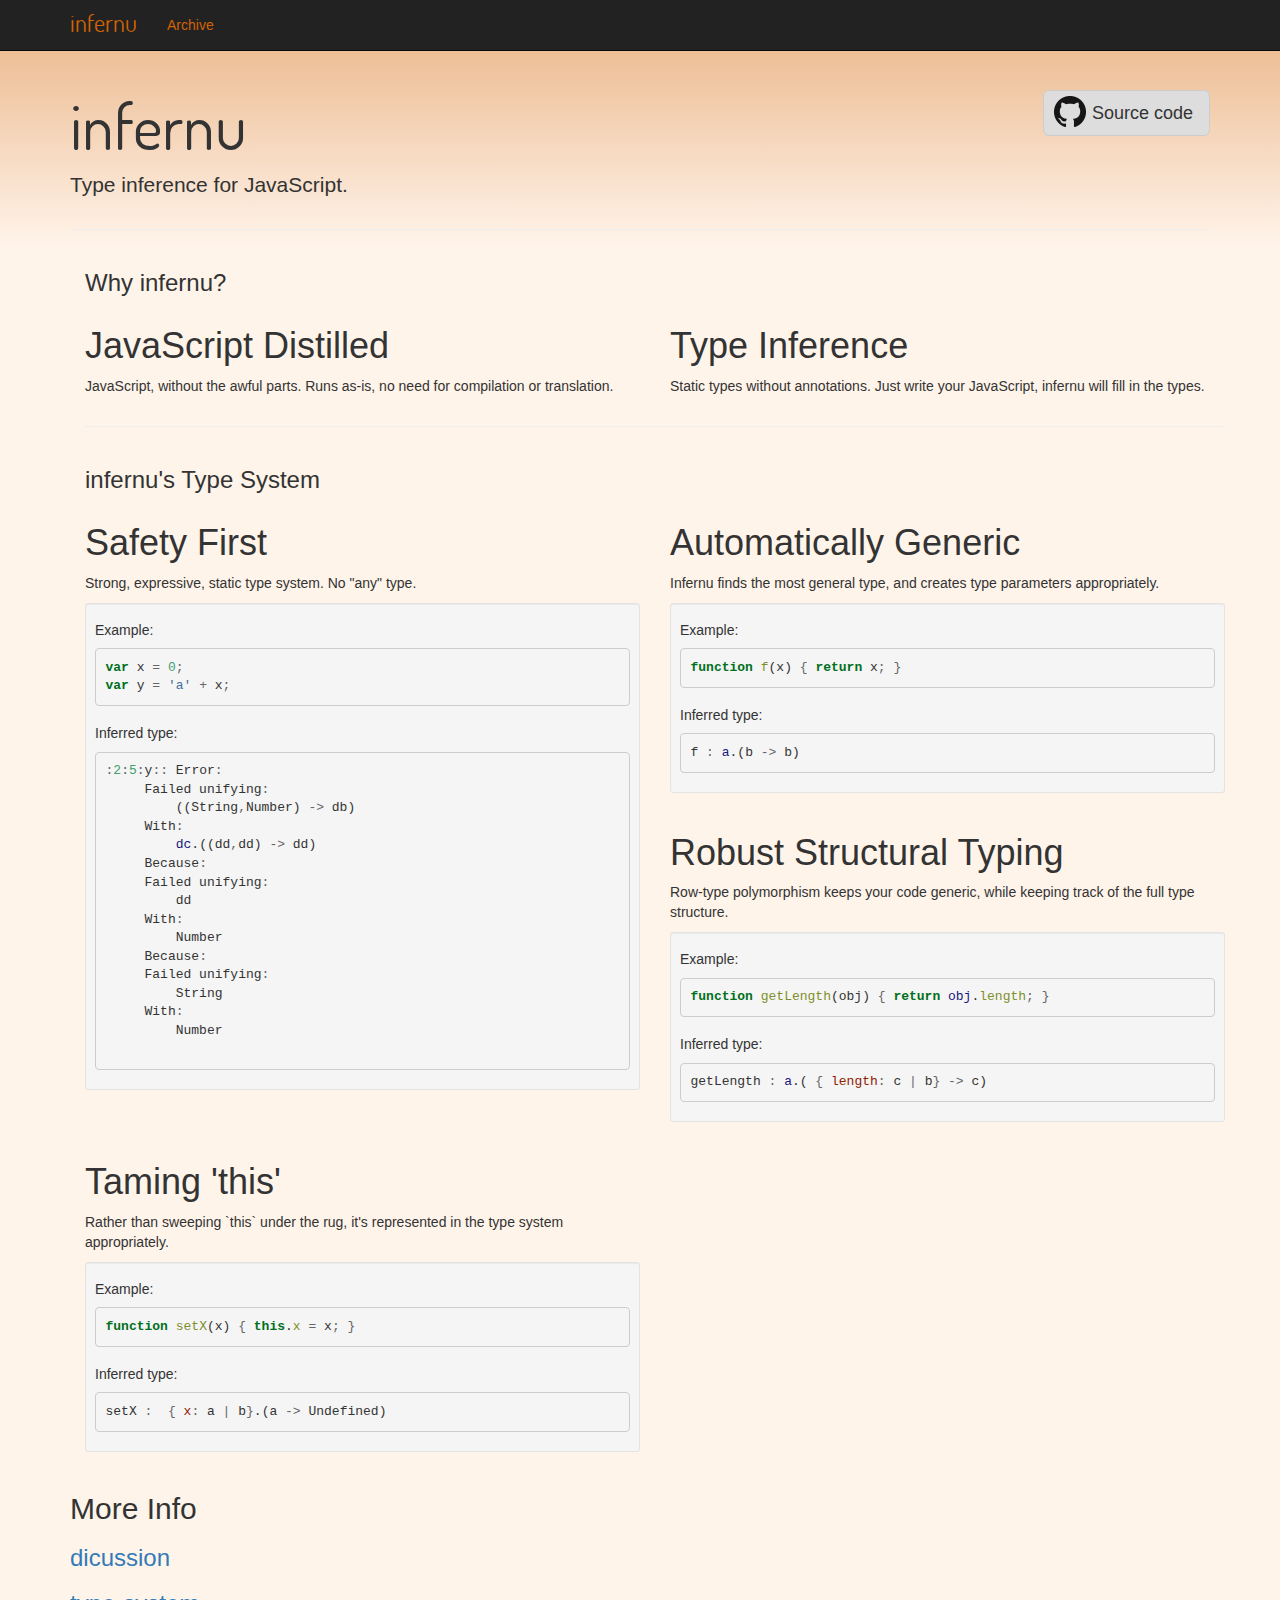
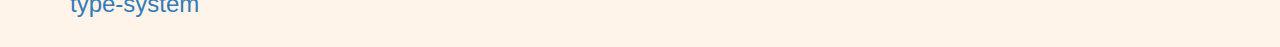
==== s/index.html @ ba4832a7 "style" ====
<!doctype html>
<html lang="en">
  <head>
    <meta charset="utf-8" />
    <meta http-equiv="Content-Type" content="text/html; charset=UTF-8" />
    <meta http-equiv="X-UA-Compatible" content="IE=edge,chrome=1" />
    <title>infernu - static type inference for JavaScript</title>
    <meta name="viewport" content="width=device-width, initial-scale=1.0" />
    <!-- <link rel="stylesheet" href="styles/main.less.css"/> -->
    <link href="./css/fonts/dosis.css" rel="stylesheet" type="text/css" />
    <link href="./css/style.css" rel="stylesheet" type="text/css" />
    <!-- Latest compiled and minified CSS -->
    <link rel="stylesheet" href="./css/main.css" />
  </head>
  <body>


    <nav class="navbar navbar-default navbar-fixed-top navbar-inverse">
      <div class="container">
        <!-- Brand and toggle get grouped for better mobile display -->
        <div class="navbar-header">
          <button type="button" class="navbar-toggle collapsed" data-toggle="collapse" data-target="#bs-example-navbar-collapse-1">
            <span class="sr-only">Toggle navigation</span>
            <span class="icon-bar"></span>
            <span class="icon-bar"></span>
            <span class="icon-bar"></span>
          </button>
          <a class="navbar-brand" href="./">infernu</a>
        </div>

        <!-- Collect the nav links, forms, and other content for toggling -->
        <div class="collapse navbar-collapse">
          <ul class="nav navbar-nav">
            <li><a href="./archive.html">Archive</a></li>
          </ul>
        </div><!-- /.navbar-collapse -->
      </div><!-- /.container-fluid -->
    </nav>


    <div class="container" id="content">
      <!-- <h1>infernu</h1> -->

      <div class="page-header">
  <a class="pull-right btn-github btn btn-lg btn-default" href="http://github.com/sinelaw/infernu">Source code</a>
  <h1 class="huge">infernu</h1>

  <p class="lead">Type inference for JavaScript.</p>
</div>

<div class="container">
  <div class="row">
    <div class="col-sm-12">
      <h3>Why infernu?</h3>
    </div>
  </div>
  <div class="row features">
    <div class="col-sm-6"><h1>JavaScript Distilled</h1><p>JavaScript, without the awful parts. Runs as-is, no need for compilation or translation.</p></div><div class="col-sm-6"><h1>Type Inference</h1><p>Static types without annotations. Just write your JavaScript, infernu will fill in the types.</p></div>
  </div>
  <hr />
  <div class="row">
    <div class="col-sm-12">
      <h3>infernu's Type System</h3>
    </div>
  </div>
  <div class="row features">
    <div class="col-sm-6"><h1>Safety First</h1><p>Strong, expressive, static type system. No &quot;any&quot; type.</p><div class="well well-sm"><h5>Example:</h5><div class="sourceCode"><pre class="sourceCode javascript"><code class="sourceCode javascript"><span class="kw">var</span> x <span class="op">=</span> <span class="dv">0</span><span class="op">;</span>
<span class="kw">var</span> y <span class="op">=</span> <span class="st">'a'</span> <span class="op">+</span> x<span class="op">;</span></code></pre></div><h5>Inferred type:</h5><div class="sourceCode"><pre class="sourceCode javascript"><code class="sourceCode javascript"><span class="op">:</span><span class="dv">2</span><span class="op">:</span><span class="dv">5</span><span class="op">:</span>y<span class="op">::</span> Error<span class="op">:</span> 
     Failed unifying<span class="op">:</span>
         ((String<span class="op">,</span>Number) <span class="op">-&gt;</span> db)
     With<span class="op">:</span>
         <span class="va">dc</span>.((dd<span class="op">,</span>dd) <span class="op">-&gt;</span> dd)
     Because<span class="op">:</span>
     Failed unifying<span class="op">:</span>
         dd
     With<span class="op">:</span>
         Number
     Because<span class="op">:</span>
     Failed unifying<span class="op">:</span>
         String
     With<span class="op">:</span>
         Number
     </code></pre></div></div></div><div class="col-sm-6"><h1>Automatically Generic</h1><p>Infernu finds the most general type, and creates type parameters appropriately.</p><div class="well well-sm"><h5>Example:</h5><div class="sourceCode"><pre class="sourceCode javascript"><code class="sourceCode javascript"><span class="kw">function</span> <span class="at">f</span>(x) <span class="op">{</span> <span class="cf">return</span> x<span class="op">;</span> <span class="op">}</span></code></pre></div><h5>Inferred type:</h5><div class="sourceCode"><pre class="sourceCode javascript"><code class="sourceCode javascript">f <span class="op">:</span> <span class="va">a</span>.(b <span class="op">-&gt;</span> b)</code></pre></div></div></div><div class="col-sm-6"><h1>Robust Structural Typing</h1><p>Row-type polymorphism keeps your code generic, while keeping track of the full type structure.</p><div class="well well-sm"><h5>Example:</h5><div class="sourceCode"><pre class="sourceCode javascript"><code class="sourceCode javascript"><span class="kw">function</span> <span class="at">getLength</span>(obj) <span class="op">{</span> <span class="cf">return</span> <span class="va">obj</span>.<span class="at">length</span><span class="op">;</span> <span class="op">}</span></code></pre></div><h5>Inferred type:</h5><div class="sourceCode"><pre class="sourceCode javascript"><code class="sourceCode javascript">getLength <span class="op">:</span> <span class="va">a</span>.( <span class="op">{</span> <span class="dt">length</span><span class="op">:</span> c <span class="op">|</span> b<span class="op">}</span> <span class="op">-&gt;</span> c)</code></pre></div></div></div><div class="col-sm-6"><h1>Taming 'this'</h1><p>Rather than sweeping `this` under the rug, it's represented in the type system appropriately.</p><div class="well well-sm"><h5>Example:</h5><div class="sourceCode"><pre class="sourceCode javascript"><code class="sourceCode javascript"><span class="kw">function</span> <span class="at">setX</span>(x) <span class="op">{</span> <span class="kw">this</span>.<span class="at">x</span> <span class="op">=</span> x<span class="op">;</span> <span class="op">}</span></code></pre></div><h5>Inferred type:</h5><div class="sourceCode"><pre class="sourceCode javascript"><code class="sourceCode javascript">setX <span class="op">:</span>  <span class="op">{</span> <span class="dt">x</span><span class="op">:</span> a <span class="op">|</span> b<span class="op">}</span>.(a <span class="op">-&gt;</span> Undefined)</code></pre></div></div></div>
  </div>
</div>

<h2>More Info</h2>
    
    <h3><a href="./posts/dicussion.html">dicussion</a></h3>
    
    <h3><a href="./posts/type-system.html">type-system</a></h3>
    



    </div>

    <script src="bower_components/jquery/dist/jquery.min.js"></script>
    <script src="bower_components/bootstrap/dist/js/bootstrap.min.js"></script>
    <!-- <script src="node_modules/highlight.js/lib/highlight.js"/> -->
    <!-- <script>hljs.initHighlightingOnLoad();</script> -->
  </body>
</html>
---- s/css/fonts/dosis.css ----
@font-face {
  font-family: 'Dosis';
  font-style: normal;
  font-weight: 400;
  src: local('Dosis Regular'), local('Dosis-Regular'), url('/css/fonts/Dosis-Regular.ttf') format('truetype');
}
@font-face {
  font-family: 'Dosis';
  font-style: normal;
  font-weight: 600;
  src: local('Dosis SemiBold'), local('Dosis-SemiBold'), url('/css/fonts/Dosis-SemiBold.ttf') format('truetype');
}
---- s/css/style.css ----
div.sourceCode{overflow-x:auto}table.sourceCode, tr.sourceCode, td.lineNumbers, td.sourceCode{margin:0;padding:0;vertical-align:baseline;border:none}table.sourceCode{width:100%;line-height:100%}td.lineNumbers{text-align:right;padding-right:4px;padding-left:4px;color:#aaaaaa;border-right:1px solid #aaaaaa}td.sourceCode{padding-left:5px}code > span.kw{color:#007020;font-weight:bold}code > span.dt{color:#902000}code > span.dv{color:#40a070}code > span.bn{color:#40a070}code > span.fl{color:#40a070}code > span.ch{color:#4070a0}code > span.st{color:#4070a0}code > span.co{color:#60a0b0;font-style:italic}code > span.ot{color:#007020}code > span.al{color:#ff0000;font-weight:bold}code > span.fu{color:#06287e}code > span.er{color:#ff0000;font-weight:bold}code > span.wa{color:#60a0b0;font-weight:bold;font-style:italic}code > span.cn{color:#880000}code > span.sc{color:#4070a0}code > span.vs{color:#4070a0}code > span.ss{color:#bb6688}code > span.im{}code > span.va{color:#19177c}code > span.cf{color:#007020;font-weight:bold}code > span.op{color:#666666}code > span.bu{}code > span.ex{}code > span.pp{color:#bc7a00}code > span.at{color:#7d9029}code > span.do{color:#ba2121;font-style:italic}code > span.an{color:#60a0b0;font-weight:bold;font-style:italic}code > span.cv{color:#60a0b0;font-weight:bold;font-style:italic}code > span.in{color:#60a0b0;font-weight:bold;font-style:italic}
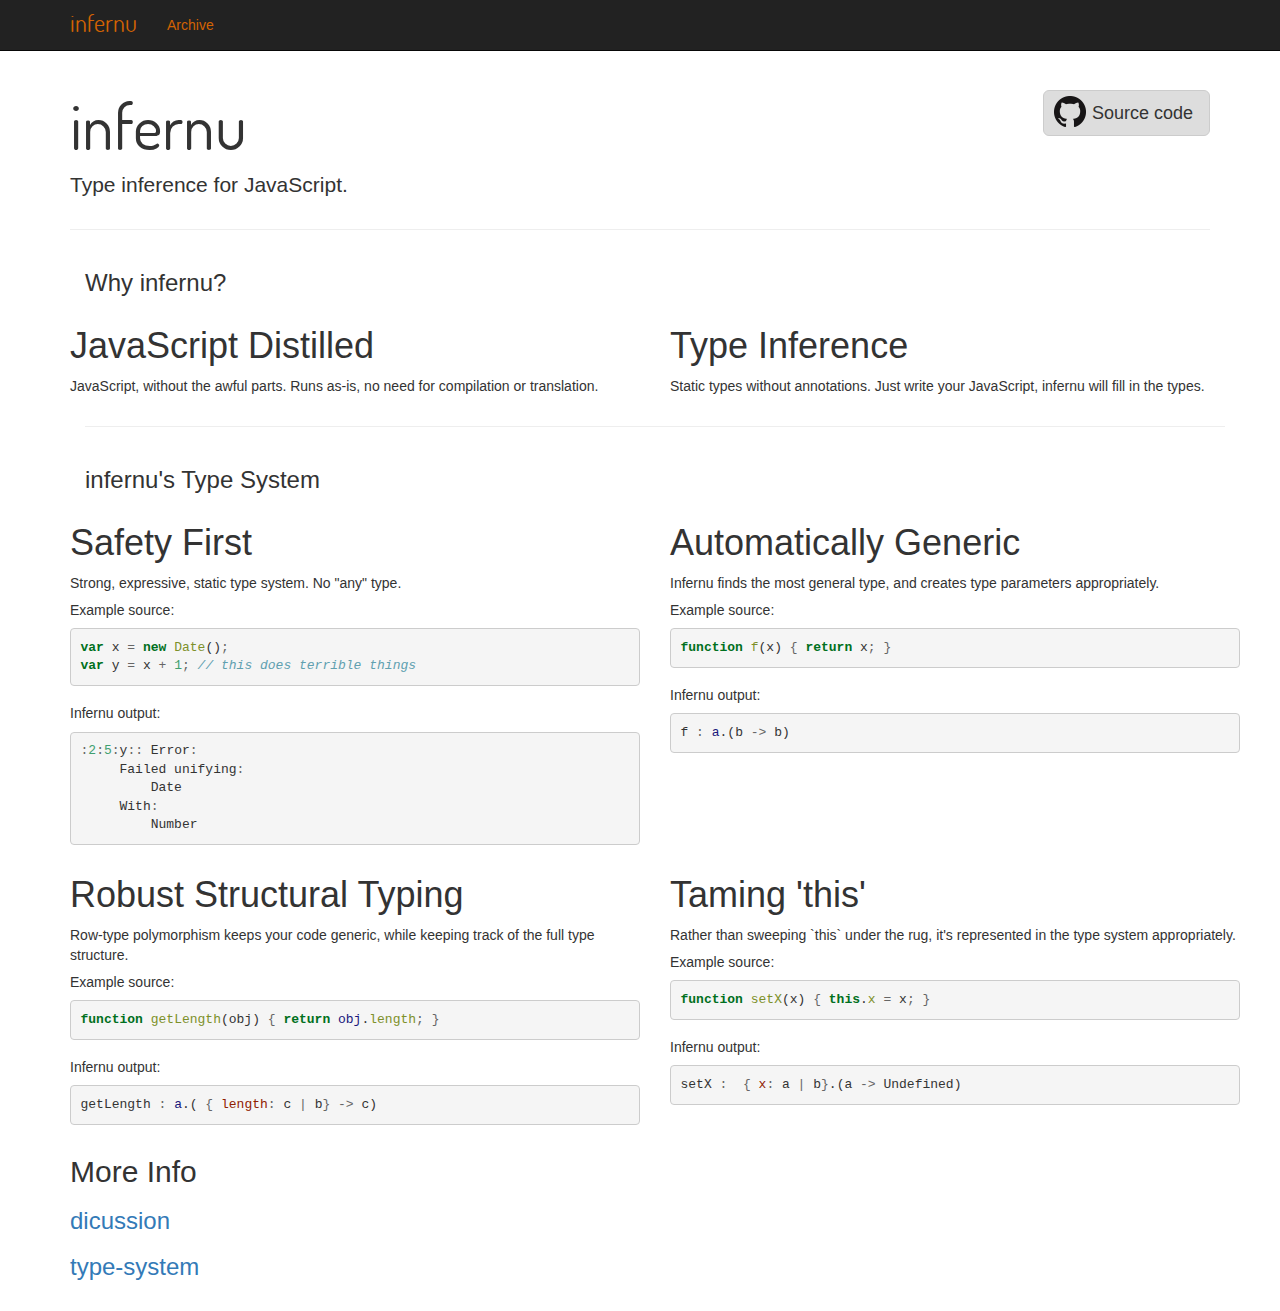
==== commit 17c1d6a7: "style fixes" ====
--- a/s/index.html
+++ b/s/index.html
@@ -55,7 +55,7 @@
     </div>
   </div>
   <div class="row features">
-    <div class="col-sm-6"><h1>JavaScript Distilled</h1><p>JavaScript, without the awful parts. Runs as-is, no need for compilation or translation.</p></div><div class="col-sm-6"><h1>Type Inference</h1><p>Static types without annotations. Just write your JavaScript, infernu will fill in the types.</p></div>
+    <div class="row"><div class="col-sm-6"><h1>JavaScript Distilled</h1><p>JavaScript, without the awful parts. Runs as-is, no need for compilation or translation.</p></div><div class="col-sm-6"><h1>Type Inference</h1><p>Static types without annotations. Just write your JavaScript, infernu will fill in the types.</p></div></div>
   </div>
   <hr />
   <div class="row">
@@ -64,23 +64,12 @@
     </div>
   </div>
   <div class="row features">
-    <div class="col-sm-6"><h1>Safety First</h1><p>Strong, expressive, static type system. No &quot;any&quot; type.</p><div class="well well-sm"><h5>Example:</h5><div class="sourceCode"><pre class="sourceCode javascript"><code class="sourceCode javascript"><span class="kw">var</span> x <span class="op">=</span> <span class="dv">0</span><span class="op">;</span>
-<span class="kw">var</span> y <span class="op">=</span> <span class="st">'a'</span> <span class="op">+</span> x<span class="op">;</span></code></pre></div><h5>Inferred type:</h5><div class="sourceCode"><pre class="sourceCode javascript"><code class="sourceCode javascript"><span class="op">:</span><span class="dv">2</span><span class="op">:</span><span class="dv">5</span><span class="op">:</span>y<span class="op">::</span> Error<span class="op">:</span> 
+    <div class="row"><div class="col-sm-6"><h1>Safety First</h1><p>Strong, expressive, static type system. No &quot;any&quot; type.</p><div><h5>Example source:</h5><div class="sourceCode"><pre class="sourceCode javascript"><code class="sourceCode javascript"><span class="kw">var</span> x <span class="op">=</span> <span class="kw">new</span> <span class="at">Date</span>()<span class="op">;</span>
+<span class="kw">var</span> y <span class="op">=</span> x <span class="op">+</span> <span class="dv">1</span><span class="op">;</span> <span class="co">// this does terrible things</span></code></pre></div><h5>Infernu output:</h5><div class="sourceCode"><pre class="sourceCode javascript"><code class="sourceCode javascript"><span class="op">:</span><span class="dv">2</span><span class="op">:</span><span class="dv">5</span><span class="op">:</span>y<span class="op">::</span> Error<span class="op">:</span> 
      Failed unifying<span class="op">:</span>
-         ((String<span class="op">,</span>Number) <span class="op">-&gt;</span> db)
+         Date
      With<span class="op">:</span>
-         <span class="va">dc</span>.((dd<span class="op">,</span>dd) <span class="op">-&gt;</span> dd)
-     Because<span class="op">:</span>
-     Failed unifying<span class="op">:</span>
-         dd
-     With<span class="op">:</span>
-         Number
-     Because<span class="op">:</span>
-     Failed unifying<span class="op">:</span>
-         String
-     With<span class="op">:</span>
-         Number
-     </code></pre></div></div></div><div class="col-sm-6"><h1>Automatically Generic</h1><p>Infernu finds the most general type, and creates type parameters appropriately.</p><div class="well well-sm"><h5>Example:</h5><div class="sourceCode"><pre class="sourceCode javascript"><code class="sourceCode javascript"><span class="kw">function</span> <span class="at">f</span>(x) <span class="op">{</span> <span class="cf">return</span> x<span class="op">;</span> <span class="op">}</span></code></pre></div><h5>Inferred type:</h5><div class="sourceCode"><pre class="sourceCode javascript"><code class="sourceCode javascript">f <span class="op">:</span> <span class="va">a</span>.(b <span class="op">-&gt;</span> b)</code></pre></div></div></div><div class="col-sm-6"><h1>Robust Structural Typing</h1><p>Row-type polymorphism keeps your code generic, while keeping track of the full type structure.</p><div class="well well-sm"><h5>Example:</h5><div class="sourceCode"><pre class="sourceCode javascript"><code class="sourceCode javascript"><span class="kw">function</span> <span class="at">getLength</span>(obj) <span class="op">{</span> <span class="cf">return</span> <span class="va">obj</span>.<span class="at">length</span><span class="op">;</span> <span class="op">}</span></code></pre></div><h5>Inferred type:</h5><div class="sourceCode"><pre class="sourceCode javascript"><code class="sourceCode javascript">getLength <span class="op">:</span> <span class="va">a</span>.( <span class="op">{</span> <span class="dt">length</span><span class="op">:</span> c <span class="op">|</span> b<span class="op">}</span> <span class="op">-&gt;</span> c)</code></pre></div></div></div><div class="col-sm-6"><h1>Taming 'this'</h1><p>Rather than sweeping `this` under the rug, it's represented in the type system appropriately.</p><div class="well well-sm"><h5>Example:</h5><div class="sourceCode"><pre class="sourceCode javascript"><code class="sourceCode javascript"><span class="kw">function</span> <span class="at">setX</span>(x) <span class="op">{</span> <span class="kw">this</span>.<span class="at">x</span> <span class="op">=</span> x<span class="op">;</span> <span class="op">}</span></code></pre></div><h5>Inferred type:</h5><div class="sourceCode"><pre class="sourceCode javascript"><code class="sourceCode javascript">setX <span class="op">:</span>  <span class="op">{</span> <span class="dt">x</span><span class="op">:</span> a <span class="op">|</span> b<span class="op">}</span>.(a <span class="op">-&gt;</span> Undefined)</code></pre></div></div></div>
+         Number</code></pre></div></div></div><div class="col-sm-6"><h1>Automatically Generic</h1><p>Infernu finds the most general type, and creates type parameters appropriately.</p><div><h5>Example source:</h5><div class="sourceCode"><pre class="sourceCode javascript"><code class="sourceCode javascript"><span class="kw">function</span> <span class="at">f</span>(x) <span class="op">{</span> <span class="cf">return</span> x<span class="op">;</span> <span class="op">}</span></code></pre></div><h5>Infernu output:</h5><div class="sourceCode"><pre class="sourceCode javascript"><code class="sourceCode javascript">f <span class="op">:</span> <span class="va">a</span>.(b <span class="op">-&gt;</span> b)</code></pre></div></div></div></div><div class="row"><div class="col-sm-6"><h1>Robust Structural Typing</h1><p>Row-type polymorphism keeps your code generic, while keeping track of the full type structure.</p><div><h5>Example source:</h5><div class="sourceCode"><pre class="sourceCode javascript"><code class="sourceCode javascript"><span class="kw">function</span> <span class="at">getLength</span>(obj) <span class="op">{</span> <span class="cf">return</span> <span class="va">obj</span>.<span class="at">length</span><span class="op">;</span> <span class="op">}</span></code></pre></div><h5>Infernu output:</h5><div class="sourceCode"><pre class="sourceCode javascript"><code class="sourceCode javascript">getLength <span class="op">:</span> <span class="va">a</span>.( <span class="op">{</span> <span class="dt">length</span><span class="op">:</span> c <span class="op">|</span> b<span class="op">}</span> <span class="op">-&gt;</span> c)</code></pre></div></div></div><div class="col-sm-6"><h1>Taming 'this'</h1><p>Rather than sweeping `this` under the rug, it's represented in the type system appropriately.</p><div><h5>Example source:</h5><div class="sourceCode"><pre class="sourceCode javascript"><code class="sourceCode javascript"><span class="kw">function</span> <span class="at">setX</span>(x) <span class="op">{</span> <span class="kw">this</span>.<span class="at">x</span> <span class="op">=</span> x<span class="op">;</span> <span class="op">}</span></code></pre></div><h5>Infernu output:</h5><div class="sourceCode"><pre class="sourceCode javascript"><code class="sourceCode javascript">setX <span class="op">:</span>  <span class="op">{</span> <span class="dt">x</span><span class="op">:</span> a <span class="op">|</span> b<span class="op">}</span>.(a <span class="op">-&gt;</span> Undefined)</code></pre></div></div></div></div>
   </div>
 </div>
 
@@ -92,7 +81,6 @@
     
 
 
-
     </div>
 
     <script src="bower_components/jquery/dist/jquery.min.js"></script>
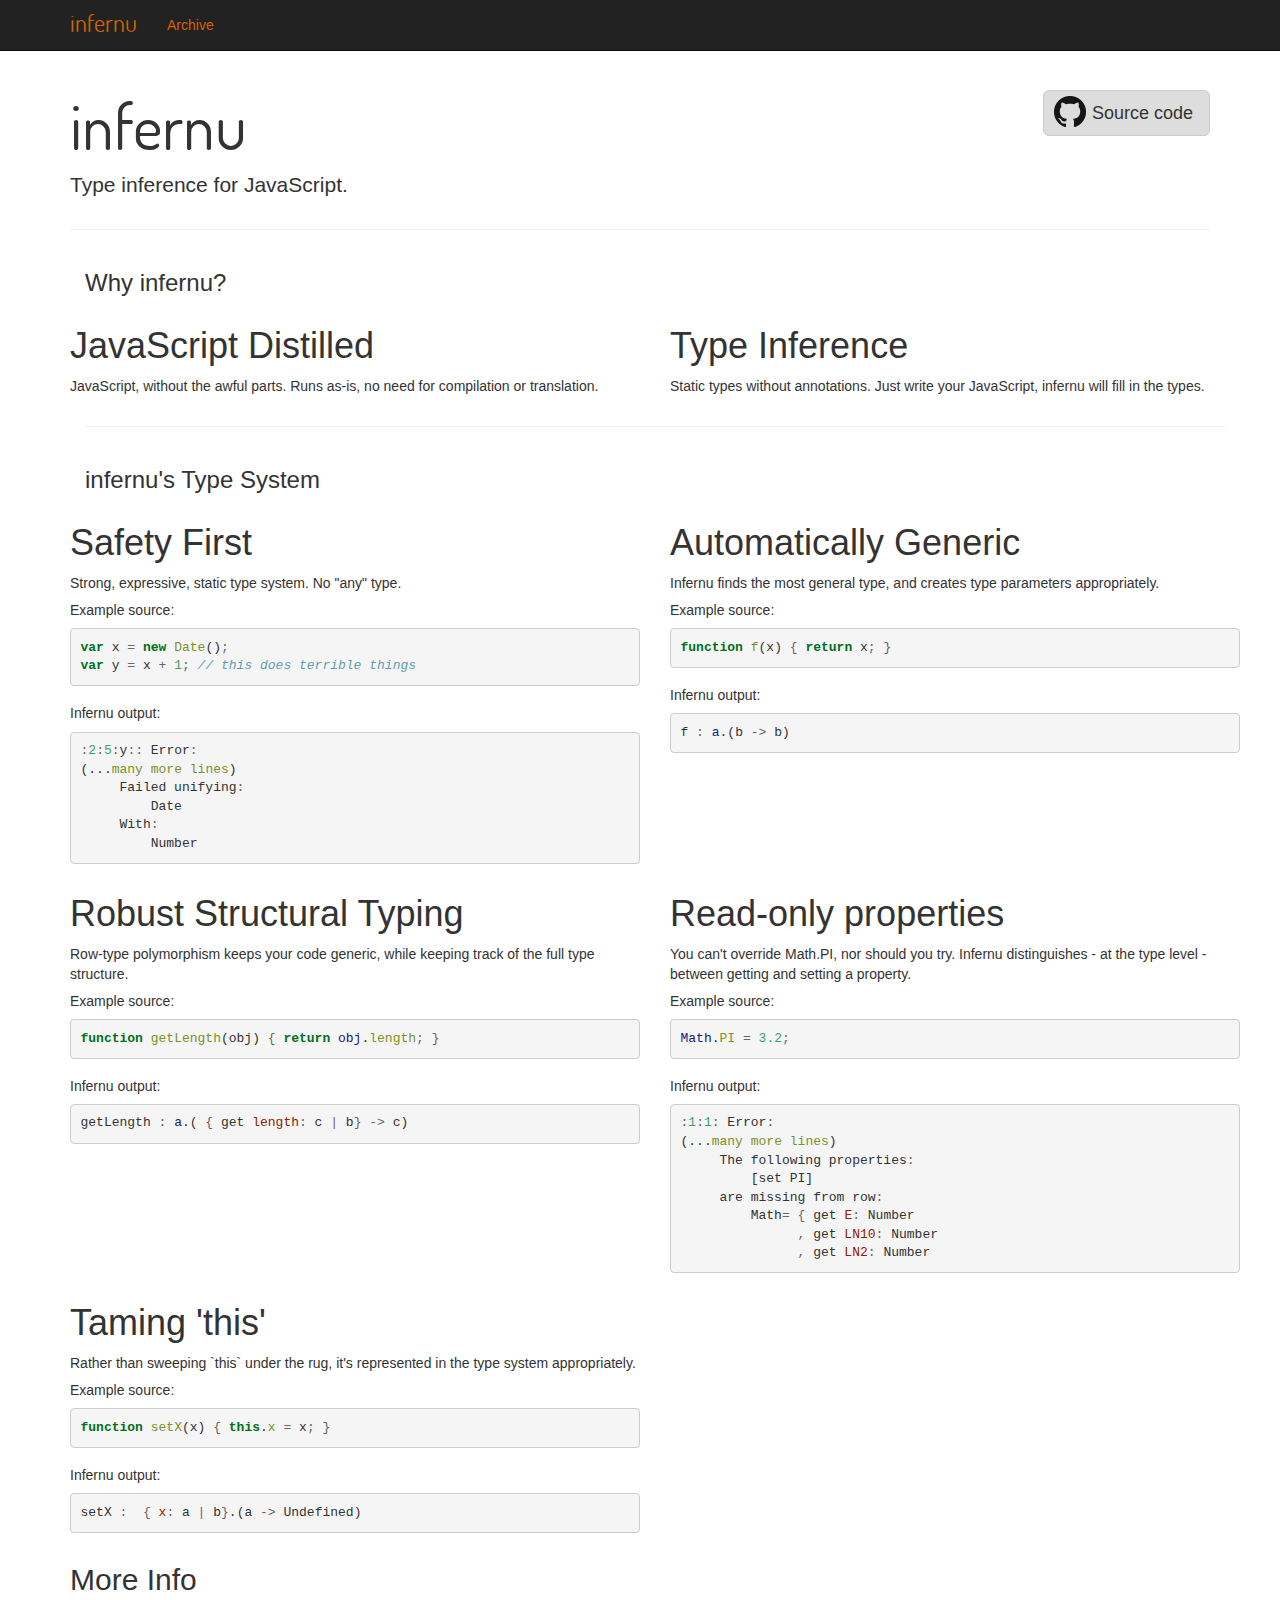
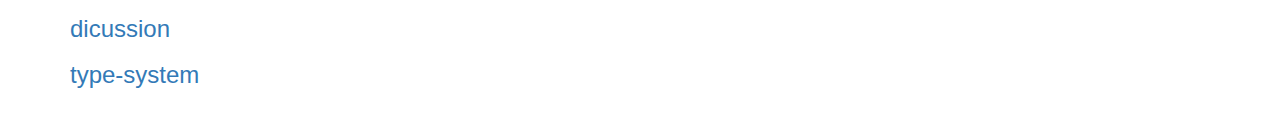
==== commit fdde3c7d: "add error truncation + examples of get/set + update infernu" ====
--- a/s/index.html
+++ b/s/index.html
@@ -66,10 +66,18 @@
   <div class="row features">
     <div class="row"><div class="col-sm-6"><h1>Safety First</h1><p>Strong, expressive, static type system. No &quot;any&quot; type.</p><div><h5>Example source:</h5><div class="sourceCode"><pre class="sourceCode javascript"><code class="sourceCode javascript"><span class="kw">var</span> x <span class="op">=</span> <span class="kw">new</span> <span class="at">Date</span>()<span class="op">;</span>
 <span class="kw">var</span> y <span class="op">=</span> x <span class="op">+</span> <span class="dv">1</span><span class="op">;</span> <span class="co">// this does terrible things</span></code></pre></div><h5>Infernu output:</h5><div class="sourceCode"><pre class="sourceCode javascript"><code class="sourceCode javascript"><span class="op">:</span><span class="dv">2</span><span class="op">:</span><span class="dv">5</span><span class="op">:</span>y<span class="op">::</span> Error<span class="op">:</span> 
+(...<span class="at">many</span> <span class="at">more</span> <span class="at">lines</span>)
      Failed unifying<span class="op">:</span>
          Date
      With<span class="op">:</span>
-         Number</code></pre></div></div></div><div class="col-sm-6"><h1>Automatically Generic</h1><p>Infernu finds the most general type, and creates type parameters appropriately.</p><div><h5>Example source:</h5><div class="sourceCode"><pre class="sourceCode javascript"><code class="sourceCode javascript"><span class="kw">function</span> <span class="at">f</span>(x) <span class="op">{</span> <span class="cf">return</span> x<span class="op">;</span> <span class="op">}</span></code></pre></div><h5>Infernu output:</h5><div class="sourceCode"><pre class="sourceCode javascript"><code class="sourceCode javascript">f <span class="op">:</span> <span class="va">a</span>.(b <span class="op">-&gt;</span> b)</code></pre></div></div></div></div><div class="row"><div class="col-sm-6"><h1>Robust Structural Typing</h1><p>Row-type polymorphism keeps your code generic, while keeping track of the full type structure.</p><div><h5>Example source:</h5><div class="sourceCode"><pre class="sourceCode javascript"><code class="sourceCode javascript"><span class="kw">function</span> <span class="at">getLength</span>(obj) <span class="op">{</span> <span class="cf">return</span> <span class="va">obj</span>.<span class="at">length</span><span class="op">;</span> <span class="op">}</span></code></pre></div><h5>Infernu output:</h5><div class="sourceCode"><pre class="sourceCode javascript"><code class="sourceCode javascript">getLength <span class="op">:</span> <span class="va">a</span>.( <span class="op">{</span> <span class="dt">length</span><span class="op">:</span> c <span class="op">|</span> b<span class="op">}</span> <span class="op">-&gt;</span> c)</code></pre></div></div></div><div class="col-sm-6"><h1>Taming 'this'</h1><p>Rather than sweeping `this` under the rug, it's represented in the type system appropriately.</p><div><h5>Example source:</h5><div class="sourceCode"><pre class="sourceCode javascript"><code class="sourceCode javascript"><span class="kw">function</span> <span class="at">setX</span>(x) <span class="op">{</span> <span class="kw">this</span>.<span class="at">x</span> <span class="op">=</span> x<span class="op">;</span> <span class="op">}</span></code></pre></div><h5>Infernu output:</h5><div class="sourceCode"><pre class="sourceCode javascript"><code class="sourceCode javascript">setX <span class="op">:</span>  <span class="op">{</span> <span class="dt">x</span><span class="op">:</span> a <span class="op">|</span> b<span class="op">}</span>.(a <span class="op">-&gt;</span> Undefined)</code></pre></div></div></div></div>
+         Number</code></pre></div></div></div><div class="col-sm-6"><h1>Automatically Generic</h1><p>Infernu finds the most general type, and creates type parameters appropriately.</p><div><h5>Example source:</h5><div class="sourceCode"><pre class="sourceCode javascript"><code class="sourceCode javascript"><span class="kw">function</span> <span class="at">f</span>(x) <span class="op">{</span> <span class="cf">return</span> x<span class="op">;</span> <span class="op">}</span></code></pre></div><h5>Infernu output:</h5><div class="sourceCode"><pre class="sourceCode javascript"><code class="sourceCode javascript">f <span class="op">:</span> <span class="va">a</span>.(b <span class="op">-&gt;</span> b)</code></pre></div></div></div></div><div class="row"><div class="col-sm-6"><h1>Robust Structural Typing</h1><p>Row-type polymorphism keeps your code generic, while keeping track of the full type structure.</p><div><h5>Example source:</h5><div class="sourceCode"><pre class="sourceCode javascript"><code class="sourceCode javascript"><span class="kw">function</span> <span class="at">getLength</span>(obj) <span class="op">{</span> <span class="cf">return</span> <span class="va">obj</span>.<span class="at">length</span><span class="op">;</span> <span class="op">}</span></code></pre></div><h5>Infernu output:</h5><div class="sourceCode"><pre class="sourceCode javascript"><code class="sourceCode javascript">getLength <span class="op">:</span> <span class="va">a</span>.( <span class="op">{</span> get <span class="dt">length</span><span class="op">:</span> c <span class="op">|</span> b<span class="op">}</span> <span class="op">-&gt;</span> c)</code></pre></div></div></div><div class="col-sm-6"><h1>Read-only properties</h1><p>You can't override Math.PI, nor should you try. Infernu distinguishes - at the type level - between getting and setting a property.</p><div><h5>Example source:</h5><div class="sourceCode"><pre class="sourceCode javascript"><code class="sourceCode javascript"><span class="va">Math</span>.<span class="at">PI</span> <span class="op">=</span> <span class="fl">3.2</span><span class="op">;</span></code></pre></div><h5>Infernu output:</h5><div class="sourceCode"><pre class="sourceCode javascript"><code class="sourceCode javascript"><span class="op">:</span><span class="dv">1</span><span class="op">:</span><span class="dv">1</span><span class="op">:</span> Error<span class="op">:</span> 
+(...<span class="at">many</span> <span class="at">more</span> <span class="at">lines</span>)
+     The following properties<span class="op">:</span>
+         [set PI]
+     are missing <span class="im">from</span> row<span class="op">:</span>
+         Math<span class="op">=</span> <span class="op">{</span> get <span class="dt">E</span><span class="op">:</span> Number
+               <span class="op">,</span> get <span class="dt">LN10</span><span class="op">:</span> Number
+               <span class="op">,</span> get <span class="dt">LN2</span><span class="op">:</span> Number</code></pre></div></div></div></div><div class="row"><div class="col-sm-6"><h1>Taming 'this'</h1><p>Rather than sweeping `this` under the rug, it's represented in the type system appropriately.</p><div><h5>Example source:</h5><div class="sourceCode"><pre class="sourceCode javascript"><code class="sourceCode javascript"><span class="kw">function</span> <span class="at">setX</span>(x) <span class="op">{</span> <span class="kw">this</span>.<span class="at">x</span> <span class="op">=</span> x<span class="op">;</span> <span class="op">}</span></code></pre></div><h5>Infernu output:</h5><div class="sourceCode"><pre class="sourceCode javascript"><code class="sourceCode javascript">setX <span class="op">:</span>  <span class="op">{</span> <span class="dt">x</span><span class="op">:</span> a <span class="op">|</span> b<span class="op">}</span>.(a <span class="op">-&gt;</span> Undefined)</code></pre></div></div></div></div>
   </div>
 </div>
 
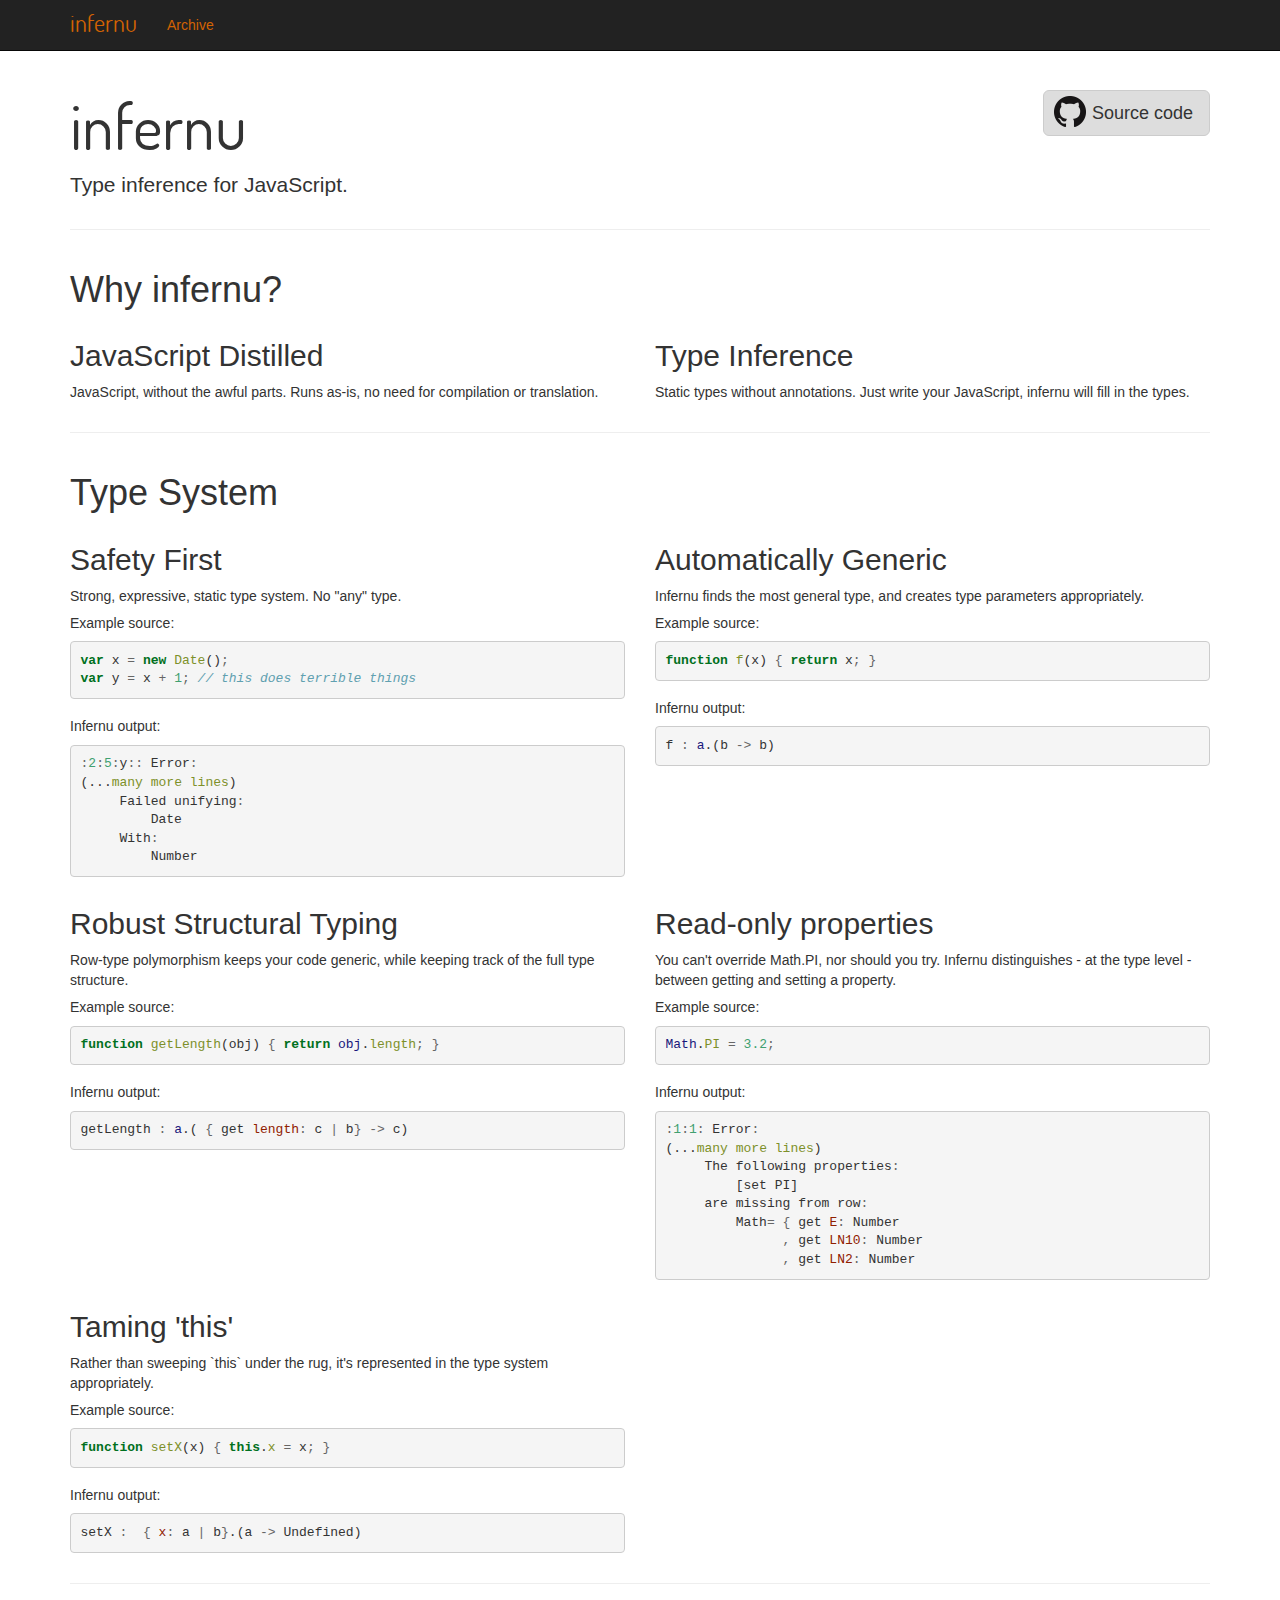
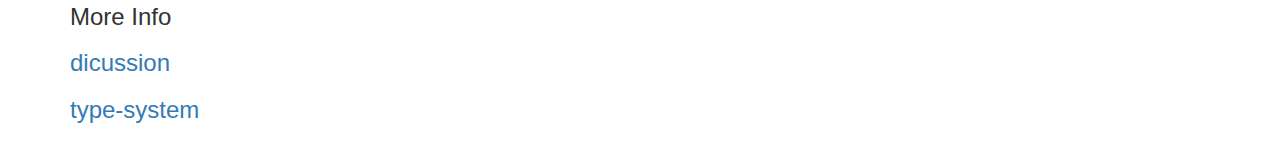
==== commit 4fd761f1: "formatting" ====
--- a/s/index.html
+++ b/s/index.html
@@ -48,46 +48,47 @@
   <p class="lead">Type inference for JavaScript.</p>
 </div>
 
-<div class="container">
-  <div class="row">
-    <div class="col-sm-12">
-      <h3>Why infernu?</h3>
-    </div>
+<div class="row">
+  <div class="col-sm-12">
+    <h1>Why infernu?</h1>
   </div>
-  <div class="row features">
-    <div class="row"><div class="col-sm-6"><h1>JavaScript Distilled</h1><p>JavaScript, without the awful parts. Runs as-is, no need for compilation or translation.</p></div><div class="col-sm-6"><h1>Type Inference</h1><p>Static types without annotations. Just write your JavaScript, infernu will fill in the types.</p></div></div>
+</div>
+<div class="features">
+  <div class="row"><div class="col-sm-6"><h2>JavaScript Distilled</h2><p>JavaScript, without the awful parts. Runs as-is, no need for compilation or translation.</p></div><div class="col-sm-6"><h2>Type Inference</h2><p>Static types without annotations. Just write your JavaScript, infernu will fill in the types.</p></div></div>
+</div>
+<hr />
+<div class="row">
+  <div class="col-sm-12">
+    <h1>Type System</h1>
   </div>
-  <hr />
-  <div class="row">
-    <div class="col-sm-12">
-      <h3>infernu's Type System</h3>
-    </div>
-  </div>
-  <div class="row features">
-    <div class="row"><div class="col-sm-6"><h1>Safety First</h1><p>Strong, expressive, static type system. No &quot;any&quot; type.</p><div><h5>Example source:</h5><div class="sourceCode"><pre class="sourceCode javascript"><code class="sourceCode javascript"><span class="kw">var</span> x <span class="op">=</span> <span class="kw">new</span> <span class="at">Date</span>()<span class="op">;</span>
+</div>
+<div class="features">
+  <div class="row"><div class="col-sm-6"><h2>Safety First</h2><p>Strong, expressive, static type system. No &quot;any&quot; type.</p><div><h5>Example source:</h5><div class="sourceCode"><pre class="sourceCode javascript"><code class="sourceCode javascript"><span class="kw">var</span> x <span class="op">=</span> <span class="kw">new</span> <span class="at">Date</span>()<span class="op">;</span>
 <span class="kw">var</span> y <span class="op">=</span> x <span class="op">+</span> <span class="dv">1</span><span class="op">;</span> <span class="co">// this does terrible things</span></code></pre></div><h5>Infernu output:</h5><div class="sourceCode"><pre class="sourceCode javascript"><code class="sourceCode javascript"><span class="op">:</span><span class="dv">2</span><span class="op">:</span><span class="dv">5</span><span class="op">:</span>y<span class="op">::</span> Error<span class="op">:</span> 
 (...<span class="at">many</span> <span class="at">more</span> <span class="at">lines</span>)
      Failed unifying<span class="op">:</span>
          Date
      With<span class="op">:</span>
-         Number</code></pre></div></div></div><div class="col-sm-6"><h1>Automatically Generic</h1><p>Infernu finds the most general type, and creates type parameters appropriately.</p><div><h5>Example source:</h5><div class="sourceCode"><pre class="sourceCode javascript"><code class="sourceCode javascript"><span class="kw">function</span> <span class="at">f</span>(x) <span class="op">{</span> <span class="cf">return</span> x<span class="op">;</span> <span class="op">}</span></code></pre></div><h5>Infernu output:</h5><div class="sourceCode"><pre class="sourceCode javascript"><code class="sourceCode javascript">f <span class="op">:</span> <span class="va">a</span>.(b <span class="op">-&gt;</span> b)</code></pre></div></div></div></div><div class="row"><div class="col-sm-6"><h1>Robust Structural Typing</h1><p>Row-type polymorphism keeps your code generic, while keeping track of the full type structure.</p><div><h5>Example source:</h5><div class="sourceCode"><pre class="sourceCode javascript"><code class="sourceCode javascript"><span class="kw">function</span> <span class="at">getLength</span>(obj) <span class="op">{</span> <span class="cf">return</span> <span class="va">obj</span>.<span class="at">length</span><span class="op">;</span> <span class="op">}</span></code></pre></div><h5>Infernu output:</h5><div class="sourceCode"><pre class="sourceCode javascript"><code class="sourceCode javascript">getLength <span class="op">:</span> <span class="va">a</span>.( <span class="op">{</span> get <span class="dt">length</span><span class="op">:</span> c <span class="op">|</span> b<span class="op">}</span> <span class="op">-&gt;</span> c)</code></pre></div></div></div><div class="col-sm-6"><h1>Read-only properties</h1><p>You can't override Math.PI, nor should you try. Infernu distinguishes - at the type level - between getting and setting a property.</p><div><h5>Example source:</h5><div class="sourceCode"><pre class="sourceCode javascript"><code class="sourceCode javascript"><span class="va">Math</span>.<span class="at">PI</span> <span class="op">=</span> <span class="fl">3.2</span><span class="op">;</span></code></pre></div><h5>Infernu output:</h5><div class="sourceCode"><pre class="sourceCode javascript"><code class="sourceCode javascript"><span class="op">:</span><span class="dv">1</span><span class="op">:</span><span class="dv">1</span><span class="op">:</span> Error<span class="op">:</span> 
+         Number</code></pre></div></div></div><div class="col-sm-6"><h2>Automatically Generic</h2><p>Infernu finds the most general type, and creates type parameters appropriately.</p><div><h5>Example source:</h5><div class="sourceCode"><pre class="sourceCode javascript"><code class="sourceCode javascript"><span class="kw">function</span> <span class="at">f</span>(x) <span class="op">{</span> <span class="cf">return</span> x<span class="op">;</span> <span class="op">}</span></code></pre></div><h5>Infernu output:</h5><div class="sourceCode"><pre class="sourceCode javascript"><code class="sourceCode javascript">f <span class="op">:</span> <span class="va">a</span>.(b <span class="op">-&gt;</span> b)</code></pre></div></div></div></div><div class="row"><div class="col-sm-6"><h2>Robust Structural Typing</h2><p>Row-type polymorphism keeps your code generic, while keeping track of the full type structure.</p><div><h5>Example source:</h5><div class="sourceCode"><pre class="sourceCode javascript"><code class="sourceCode javascript"><span class="kw">function</span> <span class="at">getLength</span>(obj) <span class="op">{</span> <span class="cf">return</span> <span class="va">obj</span>.<span class="at">length</span><span class="op">;</span> <span class="op">}</span></code></pre></div><h5>Infernu output:</h5><div class="sourceCode"><pre class="sourceCode javascript"><code class="sourceCode javascript">getLength <span class="op">:</span> <span class="va">a</span>.( <span class="op">{</span> get <span class="dt">length</span><span class="op">:</span> c <span class="op">|</span> b<span class="op">}</span> <span class="op">-&gt;</span> c)</code></pre></div></div></div><div class="col-sm-6"><h2>Read-only properties</h2><p>You can't override Math.PI, nor should you try. Infernu distinguishes - at the type level - between getting and setting a property.</p><div><h5>Example source:</h5><div class="sourceCode"><pre class="sourceCode javascript"><code class="sourceCode javascript"><span class="va">Math</span>.<span class="at">PI</span> <span class="op">=</span> <span class="fl">3.2</span><span class="op">;</span></code></pre></div><h5>Infernu output:</h5><div class="sourceCode"><pre class="sourceCode javascript"><code class="sourceCode javascript"><span class="op">:</span><span class="dv">1</span><span class="op">:</span><span class="dv">1</span><span class="op">:</span> Error<span class="op">:</span> 
 (...<span class="at">many</span> <span class="at">more</span> <span class="at">lines</span>)
      The following properties<span class="op">:</span>
          [set PI]
      are missing <span class="im">from</span> row<span class="op">:</span>
          Math<span class="op">=</span> <span class="op">{</span> get <span class="dt">E</span><span class="op">:</span> Number
                <span class="op">,</span> get <span class="dt">LN10</span><span class="op">:</span> Number
-               <span class="op">,</span> get <span class="dt">LN2</span><span class="op">:</span> Number</code></pre></div></div></div></div><div class="row"><div class="col-sm-6"><h1>Taming 'this'</h1><p>Rather than sweeping `this` under the rug, it's represented in the type system appropriately.</p><div><h5>Example source:</h5><div class="sourceCode"><pre class="sourceCode javascript"><code class="sourceCode javascript"><span class="kw">function</span> <span class="at">setX</span>(x) <span class="op">{</span> <span class="kw">this</span>.<span class="at">x</span> <span class="op">=</span> x<span class="op">;</span> <span class="op">}</span></code></pre></div><h5>Infernu output:</h5><div class="sourceCode"><pre class="sourceCode javascript"><code class="sourceCode javascript">setX <span class="op">:</span>  <span class="op">{</span> <span class="dt">x</span><span class="op">:</span> a <span class="op">|</span> b<span class="op">}</span>.(a <span class="op">-&gt;</span> Undefined)</code></pre></div></div></div></div>
-  </div>
+               <span class="op">,</span> get <span class="dt">LN2</span><span class="op">:</span> Number</code></pre></div></div></div></div><div class="row"><div class="col-sm-6"><h2>Taming 'this'</h2><p>Rather than sweeping `this` under the rug, it's represented in the type system appropriately.</p><div><h5>Example source:</h5><div class="sourceCode"><pre class="sourceCode javascript"><code class="sourceCode javascript"><span class="kw">function</span> <span class="at">setX</span>(x) <span class="op">{</span> <span class="kw">this</span>.<span class="at">x</span> <span class="op">=</span> x<span class="op">;</span> <span class="op">}</span></code></pre></div><h5>Infernu output:</h5><div class="sourceCode"><pre class="sourceCode javascript"><code class="sourceCode javascript">setX <span class="op">:</span>  <span class="op">{</span> <span class="dt">x</span><span class="op">:</span> a <span class="op">|</span> b<span class="op">}</span>.(a <span class="op">-&gt;</span> Undefined)</code></pre></div></div></div></div>
 </div>
 
-<h2>More Info</h2>
-    
+<hr />
+<div>
+  <h3>More Info</h3>
+      
     <h3><a href="./posts/dicussion.html">dicussion</a></h3>
     
     <h3><a href="./posts/type-system.html">type-system</a></h3>
     
 
+</div>
 
     </div>
 
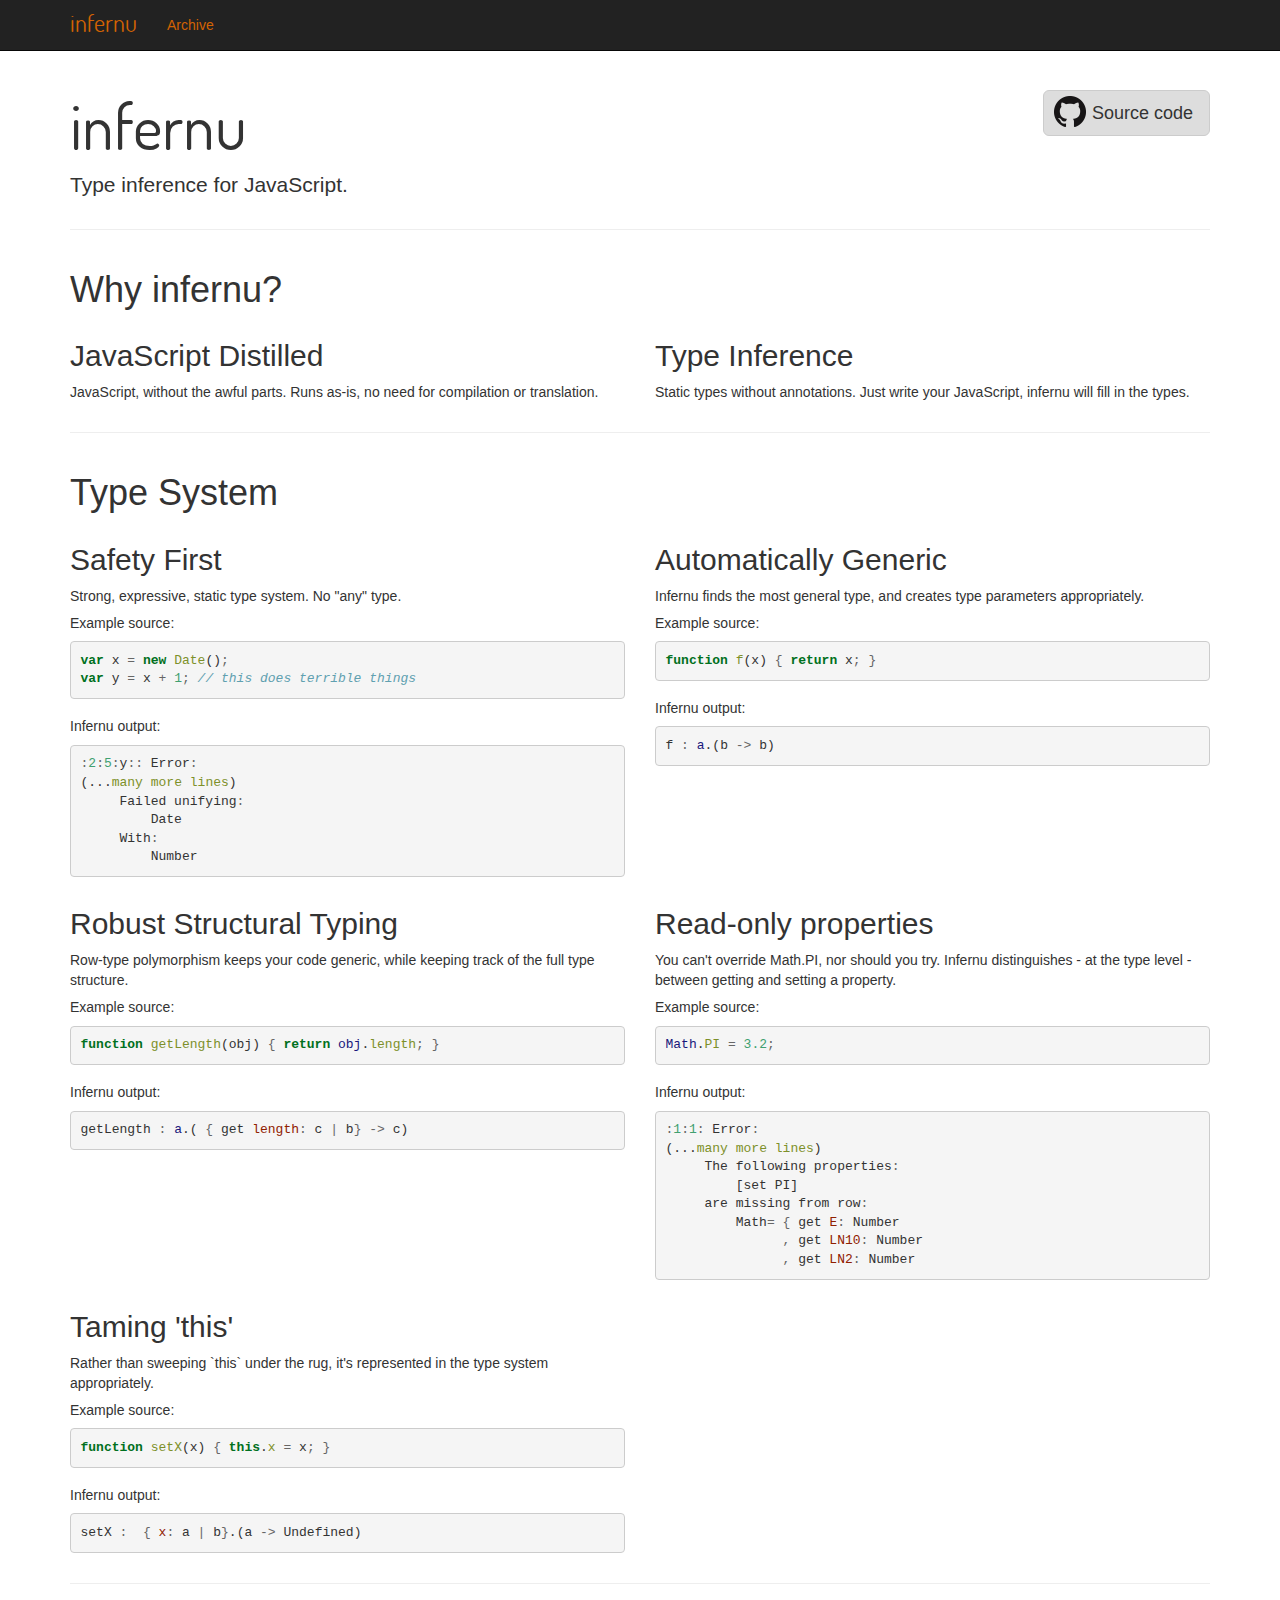
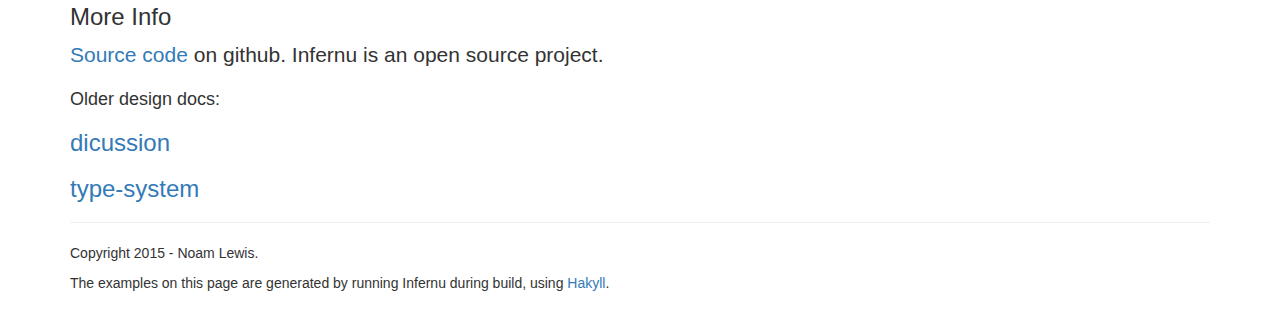
==== commit b81c1934: "minor content/style updates" ====
--- a/s/index.html
+++ b/s/index.html
@@ -82,6 +82,10 @@
 <hr />
 <div>
   <h3>More Info</h3>
+  <p class="lead">
+    <a href="http://github.com/sinelaw/infernu">Source code</a> on github. Infernu is an open source project.
+  </p>
+  <h4>Older design docs:</h4>
       
     <h3><a href="./posts/dicussion.html">dicussion</a></h3>
     
@@ -89,6 +93,13 @@
     
 
 </div>
+<hr />
+<p>
+  Copyright 2015 - Noam Lewis.
+</p>
+<p>
+  The examples on this page are generated by running Infernu during build, using <a href="http://jaspervdj.be/hakyll/">Hakyll</a>.
+</p>
 
     </div>
 
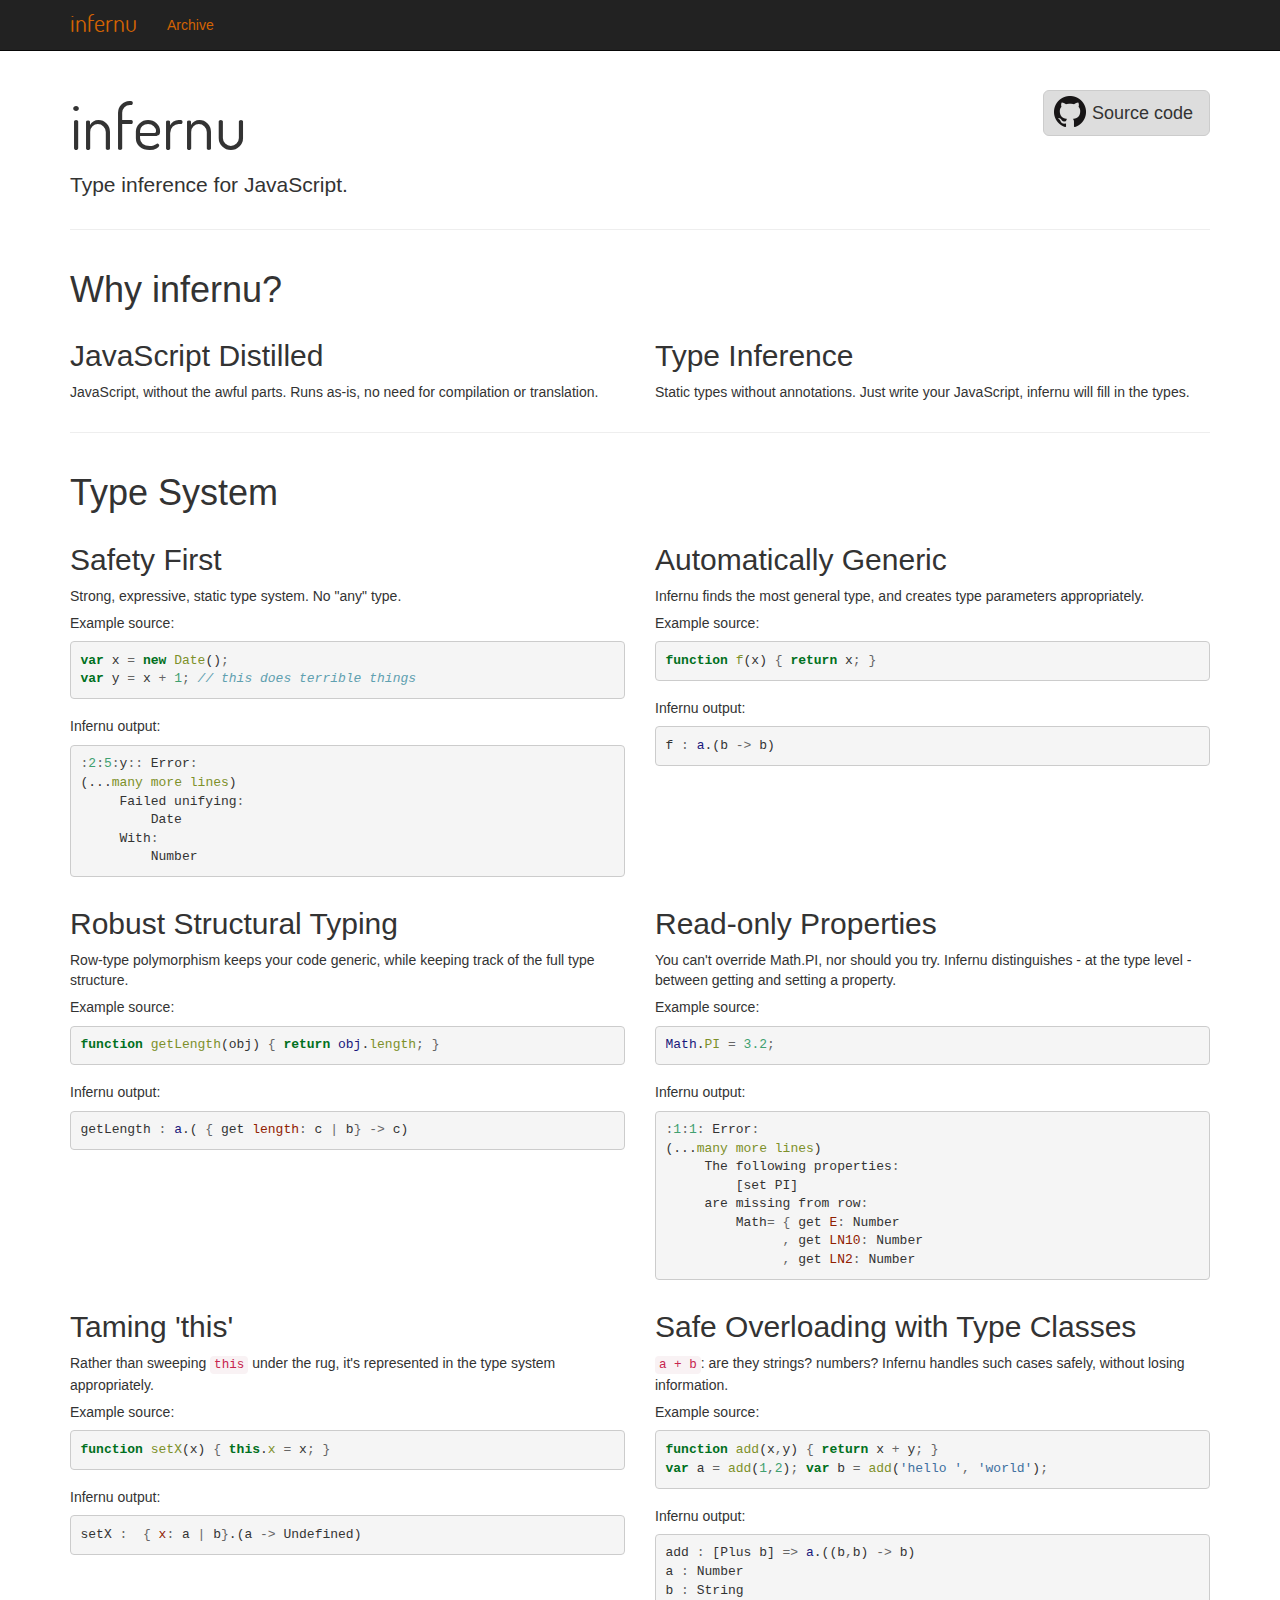
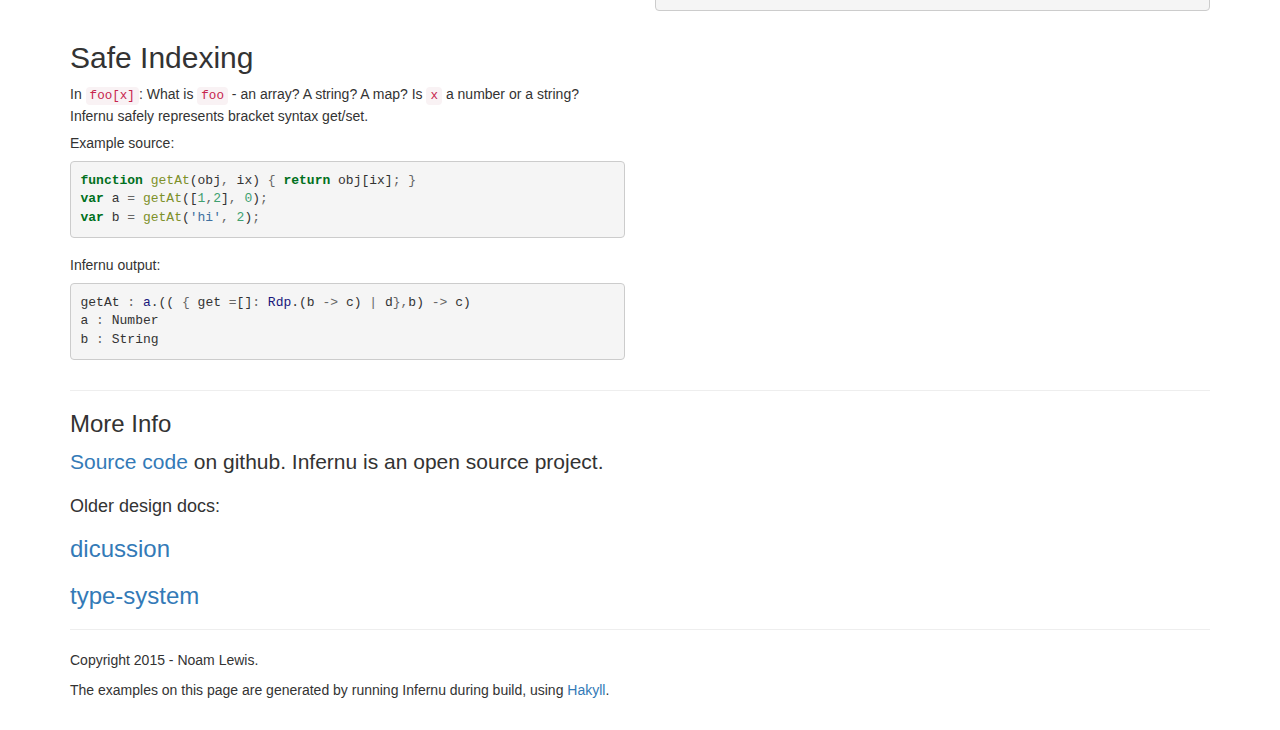
==== commit 4aba28d0: "added get/set[] example" ====
--- a/s/index.html
+++ b/s/index.html
@@ -54,7 +54,7 @@
   </div>
 </div>
 <div class="features">
-  <div class="row"><div class="col-sm-6"><h2>JavaScript Distilled</h2><p>JavaScript, without the awful parts. Runs as-is, no need for compilation or translation.</p></div><div class="col-sm-6"><h2>Type Inference</h2><p>Static types without annotations. Just write your JavaScript, infernu will fill in the types.</p></div></div>
+  <div class="row"><div class="col-sm-6"><h2>JavaScript Distilled</h2><p><p>JavaScript, without the awful parts. Runs as-is, no need for compilation or translation.</p></p></div><div class="col-sm-6"><h2>Type Inference</h2><p><p>Static types without annotations. Just write your JavaScript, infernu will fill in the types.</p></p></div></div>
 </div>
 <hr />
 <div class="row">
@@ -63,20 +63,27 @@
   </div>
 </div>
 <div class="features">
-  <div class="row"><div class="col-sm-6"><h2>Safety First</h2><p>Strong, expressive, static type system. No &quot;any&quot; type.</p><div><h5>Example source:</h5><div class="sourceCode"><pre class="sourceCode javascript"><code class="sourceCode javascript"><span class="kw">var</span> x <span class="op">=</span> <span class="kw">new</span> <span class="at">Date</span>()<span class="op">;</span>
+  <div class="row"><div class="col-sm-6"><h2>Safety First</h2><p><p>Strong, expressive, static type system. No &quot;any&quot; type.</p></p><div><h5>Example source:</h5><div class="sourceCode"><pre class="sourceCode javascript"><code class="sourceCode javascript"><span class="kw">var</span> x <span class="op">=</span> <span class="kw">new</span> <span class="at">Date</span>()<span class="op">;</span>
 <span class="kw">var</span> y <span class="op">=</span> x <span class="op">+</span> <span class="dv">1</span><span class="op">;</span> <span class="co">// this does terrible things</span></code></pre></div><h5>Infernu output:</h5><div class="sourceCode"><pre class="sourceCode javascript"><code class="sourceCode javascript"><span class="op">:</span><span class="dv">2</span><span class="op">:</span><span class="dv">5</span><span class="op">:</span>y<span class="op">::</span> Error<span class="op">:</span> 
 (...<span class="at">many</span> <span class="at">more</span> <span class="at">lines</span>)
      Failed unifying<span class="op">:</span>
          Date
      With<span class="op">:</span>
-         Number</code></pre></div></div></div><div class="col-sm-6"><h2>Automatically Generic</h2><p>Infernu finds the most general type, and creates type parameters appropriately.</p><div><h5>Example source:</h5><div class="sourceCode"><pre class="sourceCode javascript"><code class="sourceCode javascript"><span class="kw">function</span> <span class="at">f</span>(x) <span class="op">{</span> <span class="cf">return</span> x<span class="op">;</span> <span class="op">}</span></code></pre></div><h5>Infernu output:</h5><div class="sourceCode"><pre class="sourceCode javascript"><code class="sourceCode javascript">f <span class="op">:</span> <span class="va">a</span>.(b <span class="op">-&gt;</span> b)</code></pre></div></div></div></div><div class="row"><div class="col-sm-6"><h2>Robust Structural Typing</h2><p>Row-type polymorphism keeps your code generic, while keeping track of the full type structure.</p><div><h5>Example source:</h5><div class="sourceCode"><pre class="sourceCode javascript"><code class="sourceCode javascript"><span class="kw">function</span> <span class="at">getLength</span>(obj) <span class="op">{</span> <span class="cf">return</span> <span class="va">obj</span>.<span class="at">length</span><span class="op">;</span> <span class="op">}</span></code></pre></div><h5>Infernu output:</h5><div class="sourceCode"><pre class="sourceCode javascript"><code class="sourceCode javascript">getLength <span class="op">:</span> <span class="va">a</span>.( <span class="op">{</span> get <span class="dt">length</span><span class="op">:</span> c <span class="op">|</span> b<span class="op">}</span> <span class="op">-&gt;</span> c)</code></pre></div></div></div><div class="col-sm-6"><h2>Read-only properties</h2><p>You can't override Math.PI, nor should you try. Infernu distinguishes - at the type level - between getting and setting a property.</p><div><h5>Example source:</h5><div class="sourceCode"><pre class="sourceCode javascript"><code class="sourceCode javascript"><span class="va">Math</span>.<span class="at">PI</span> <span class="op">=</span> <span class="fl">3.2</span><span class="op">;</span></code></pre></div><h5>Infernu output:</h5><div class="sourceCode"><pre class="sourceCode javascript"><code class="sourceCode javascript"><span class="op">:</span><span class="dv">1</span><span class="op">:</span><span class="dv">1</span><span class="op">:</span> Error<span class="op">:</span> 
+         Number</code></pre></div></div></div><div class="col-sm-6"><h2>Automatically Generic</h2><p><p>Infernu finds the most general type, and creates type parameters appropriately.</p></p><div><h5>Example source:</h5><div class="sourceCode"><pre class="sourceCode javascript"><code class="sourceCode javascript"><span class="kw">function</span> <span class="at">f</span>(x) <span class="op">{</span> <span class="cf">return</span> x<span class="op">;</span> <span class="op">}</span></code></pre></div><h5>Infernu output:</h5><div class="sourceCode"><pre class="sourceCode javascript"><code class="sourceCode javascript">f <span class="op">:</span> <span class="va">a</span>.(b <span class="op">-&gt;</span> b)</code></pre></div></div></div></div><div class="row"><div class="col-sm-6"><h2>Robust Structural Typing</h2><p><p>Row-type polymorphism keeps your code generic, while keeping track of the full type structure.</p></p><div><h5>Example source:</h5><div class="sourceCode"><pre class="sourceCode javascript"><code class="sourceCode javascript"><span class="kw">function</span> <span class="at">getLength</span>(obj) <span class="op">{</span> <span class="cf">return</span> <span class="va">obj</span>.<span class="at">length</span><span class="op">;</span> <span class="op">}</span></code></pre></div><h5>Infernu output:</h5><div class="sourceCode"><pre class="sourceCode javascript"><code class="sourceCode javascript">getLength <span class="op">:</span> <span class="va">a</span>.( <span class="op">{</span> get <span class="dt">length</span><span class="op">:</span> c <span class="op">|</span> b<span class="op">}</span> <span class="op">-&gt;</span> c)</code></pre></div></div></div><div class="col-sm-6"><h2>Read-only Properties</h2><p><p>You can't override Math.PI, nor should you try. Infernu distinguishes - at the type level - between getting and setting a property.</p></p><div><h5>Example source:</h5><div class="sourceCode"><pre class="sourceCode javascript"><code class="sourceCode javascript"><span class="va">Math</span>.<span class="at">PI</span> <span class="op">=</span> <span class="fl">3.2</span><span class="op">;</span></code></pre></div><h5>Infernu output:</h5><div class="sourceCode"><pre class="sourceCode javascript"><code class="sourceCode javascript"><span class="op">:</span><span class="dv">1</span><span class="op">:</span><span class="dv">1</span><span class="op">:</span> Error<span class="op">:</span> 
 (...<span class="at">many</span> <span class="at">more</span> <span class="at">lines</span>)
      The following properties<span class="op">:</span>
          [set PI]
      are missing <span class="im">from</span> row<span class="op">:</span>
          Math<span class="op">=</span> <span class="op">{</span> get <span class="dt">E</span><span class="op">:</span> Number
                <span class="op">,</span> get <span class="dt">LN10</span><span class="op">:</span> Number
-               <span class="op">,</span> get <span class="dt">LN2</span><span class="op">:</span> Number</code></pre></div></div></div></div><div class="row"><div class="col-sm-6"><h2>Taming 'this'</h2><p>Rather than sweeping `this` under the rug, it's represented in the type system appropriately.</p><div><h5>Example source:</h5><div class="sourceCode"><pre class="sourceCode javascript"><code class="sourceCode javascript"><span class="kw">function</span> <span class="at">setX</span>(x) <span class="op">{</span> <span class="kw">this</span>.<span class="at">x</span> <span class="op">=</span> x<span class="op">;</span> <span class="op">}</span></code></pre></div><h5>Infernu output:</h5><div class="sourceCode"><pre class="sourceCode javascript"><code class="sourceCode javascript">setX <span class="op">:</span>  <span class="op">{</span> <span class="dt">x</span><span class="op">:</span> a <span class="op">|</span> b<span class="op">}</span>.(a <span class="op">-&gt;</span> Undefined)</code></pre></div></div></div></div>
+               <span class="op">,</span> get <span class="dt">LN2</span><span class="op">:</span> Number</code></pre></div></div></div></div><div class="row"><div class="col-sm-6"><h2>Taming 'this'</h2><p><p>Rather than sweeping <code>this</code> under the rug, it's represented in the type system appropriately.</p></p><div><h5>Example source:</h5><div class="sourceCode"><pre class="sourceCode javascript"><code class="sourceCode javascript"><span class="kw">function</span> <span class="at">setX</span>(x) <span class="op">{</span> <span class="kw">this</span>.<span class="at">x</span> <span class="op">=</span> x<span class="op">;</span> <span class="op">}</span></code></pre></div><h5>Infernu output:</h5><div class="sourceCode"><pre class="sourceCode javascript"><code class="sourceCode javascript">setX <span class="op">:</span>  <span class="op">{</span> <span class="dt">x</span><span class="op">:</span> a <span class="op">|</span> b<span class="op">}</span>.(a <span class="op">-&gt;</span> Undefined)</code></pre></div></div></div><div class="col-sm-6"><h2>Safe Overloading with Type Classes</h2><p><p><code>a + b</code>: are they strings? numbers? Infernu handles such cases safely, without losing information.</p></p><div><h5>Example source:</h5><div class="sourceCode"><pre class="sourceCode javascript"><code class="sourceCode javascript"><span class="kw">function</span> <span class="at">add</span>(x<span class="op">,</span>y) <span class="op">{</span> <span class="cf">return</span> x <span class="op">+</span> y<span class="op">;</span> <span class="op">}</span>
+<span class="kw">var</span> a <span class="op">=</span> <span class="at">add</span>(<span class="dv">1</span><span class="op">,</span><span class="dv">2</span>)<span class="op">;</span> <span class="kw">var</span> b <span class="op">=</span> <span class="at">add</span>(<span class="st">'hello '</span><span class="op">,</span> <span class="st">'world'</span>)<span class="op">;</span></code></pre></div><h5>Infernu output:</h5><div class="sourceCode"><pre class="sourceCode javascript"><code class="sourceCode javascript">add <span class="op">:</span> [Plus b] <span class="op">=&gt;</span> <span class="va">a</span>.((b<span class="op">,</span>b) <span class="op">-&gt;</span> b)
+a <span class="op">:</span> Number
+b <span class="op">:</span> String</code></pre></div></div></div></div><div class="row"><div class="col-sm-6"><h2>Safe Indexing</h2><p><p>In <code>foo[x]</code>: What is <code>foo</code> - an array? A string? A map? Is <code>x</code> a number or a string? Infernu safely represents bracket syntax get/set.</p></p><div><h5>Example source:</h5><div class="sourceCode"><pre class="sourceCode javascript"><code class="sourceCode javascript"><span class="kw">function</span> <span class="at">getAt</span>(obj<span class="op">,</span> ix) <span class="op">{</span> <span class="cf">return</span> obj[ix]<span class="op">;</span> <span class="op">}</span>
+<span class="kw">var</span> a <span class="op">=</span> <span class="at">getAt</span>([<span class="dv">1</span><span class="op">,</span><span class="dv">2</span>]<span class="op">,</span> <span class="dv">0</span>)<span class="op">;</span>
+<span class="kw">var</span> b <span class="op">=</span> <span class="at">getAt</span>(<span class="st">'hi'</span><span class="op">,</span> <span class="dv">2</span>)<span class="op">;</span></code></pre></div><h5>Infernu output:</h5><div class="sourceCode"><pre class="sourceCode javascript"><code class="sourceCode javascript">getAt <span class="op">:</span> <span class="va">a</span>.(( <span class="op">{</span> get <span class="op">=</span>[]<span class="op">:</span> <span class="va">Rdp</span>.(b <span class="op">-&gt;</span> c) <span class="op">|</span> d<span class="op">},</span>b) <span class="op">-&gt;</span> c)
+a <span class="op">:</span> Number
+b <span class="op">:</span> String</code></pre></div></div></div></div>
 </div>
 
 <hr />
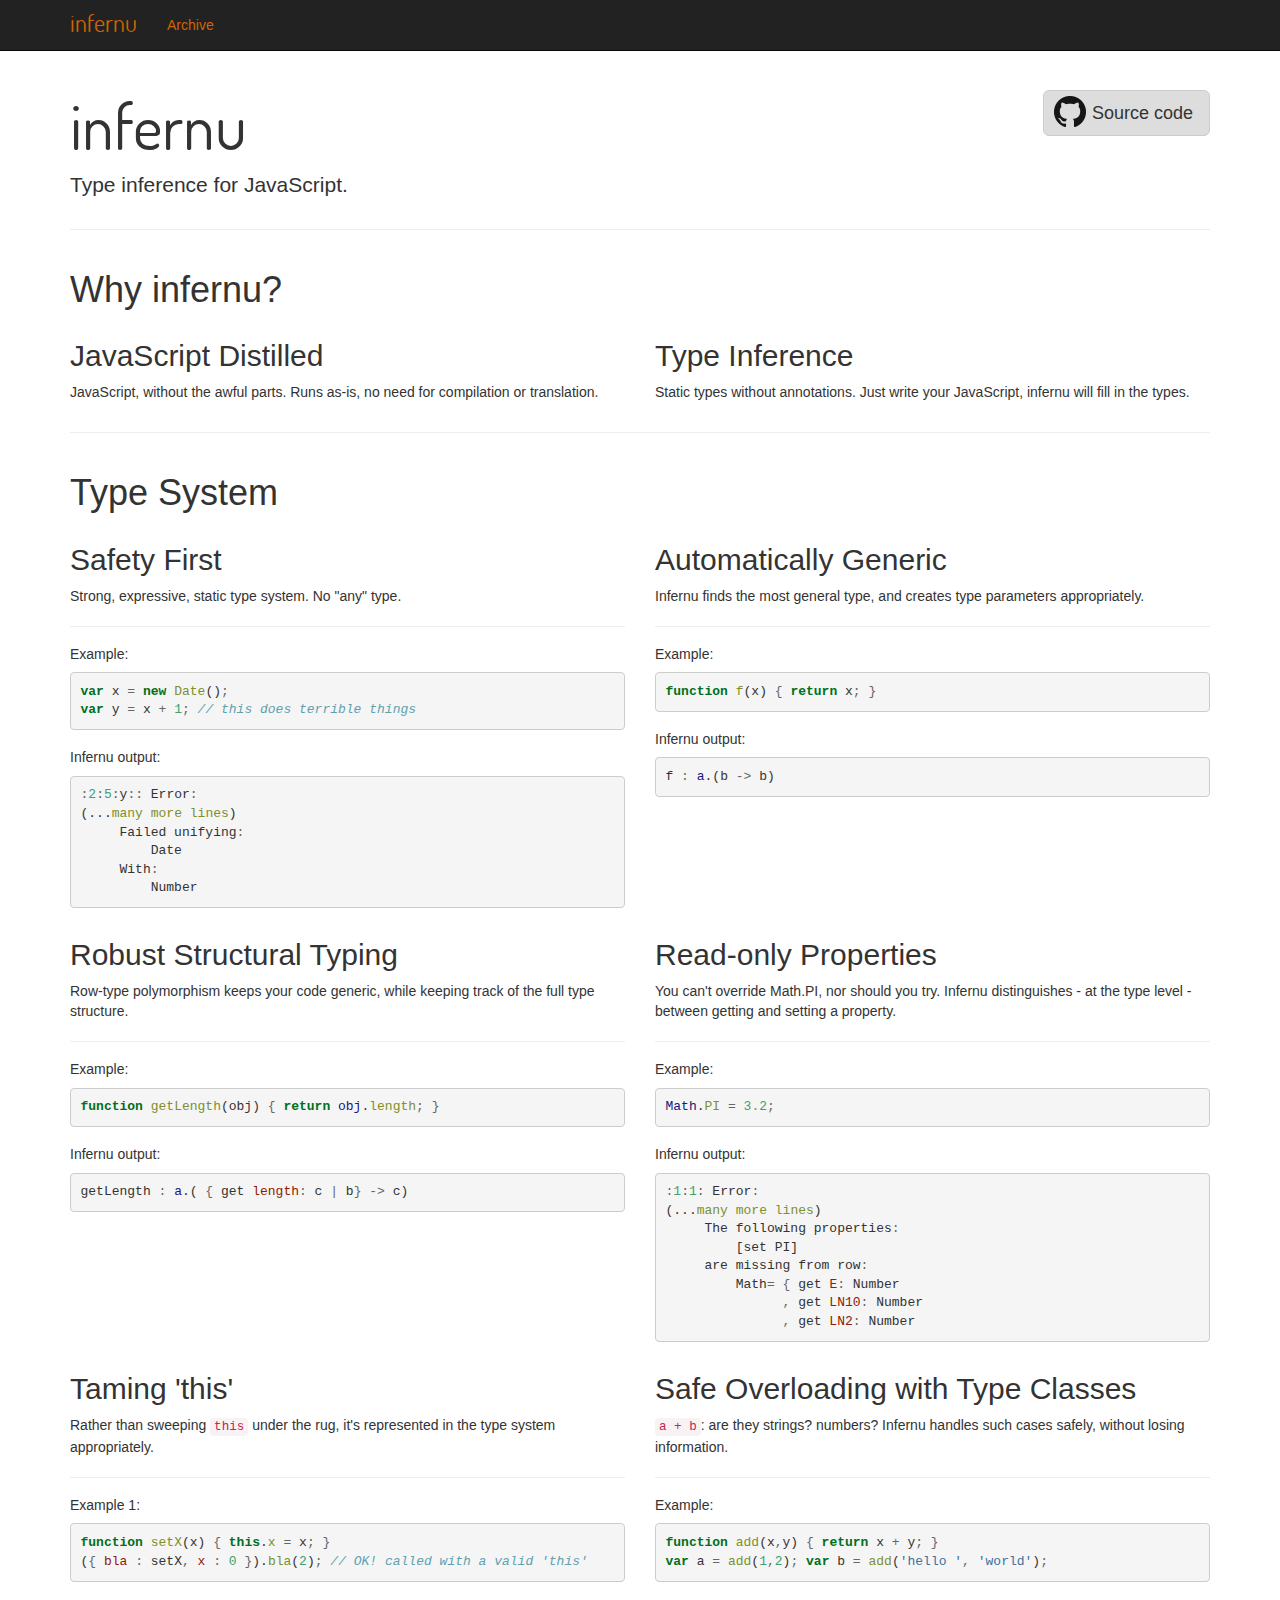
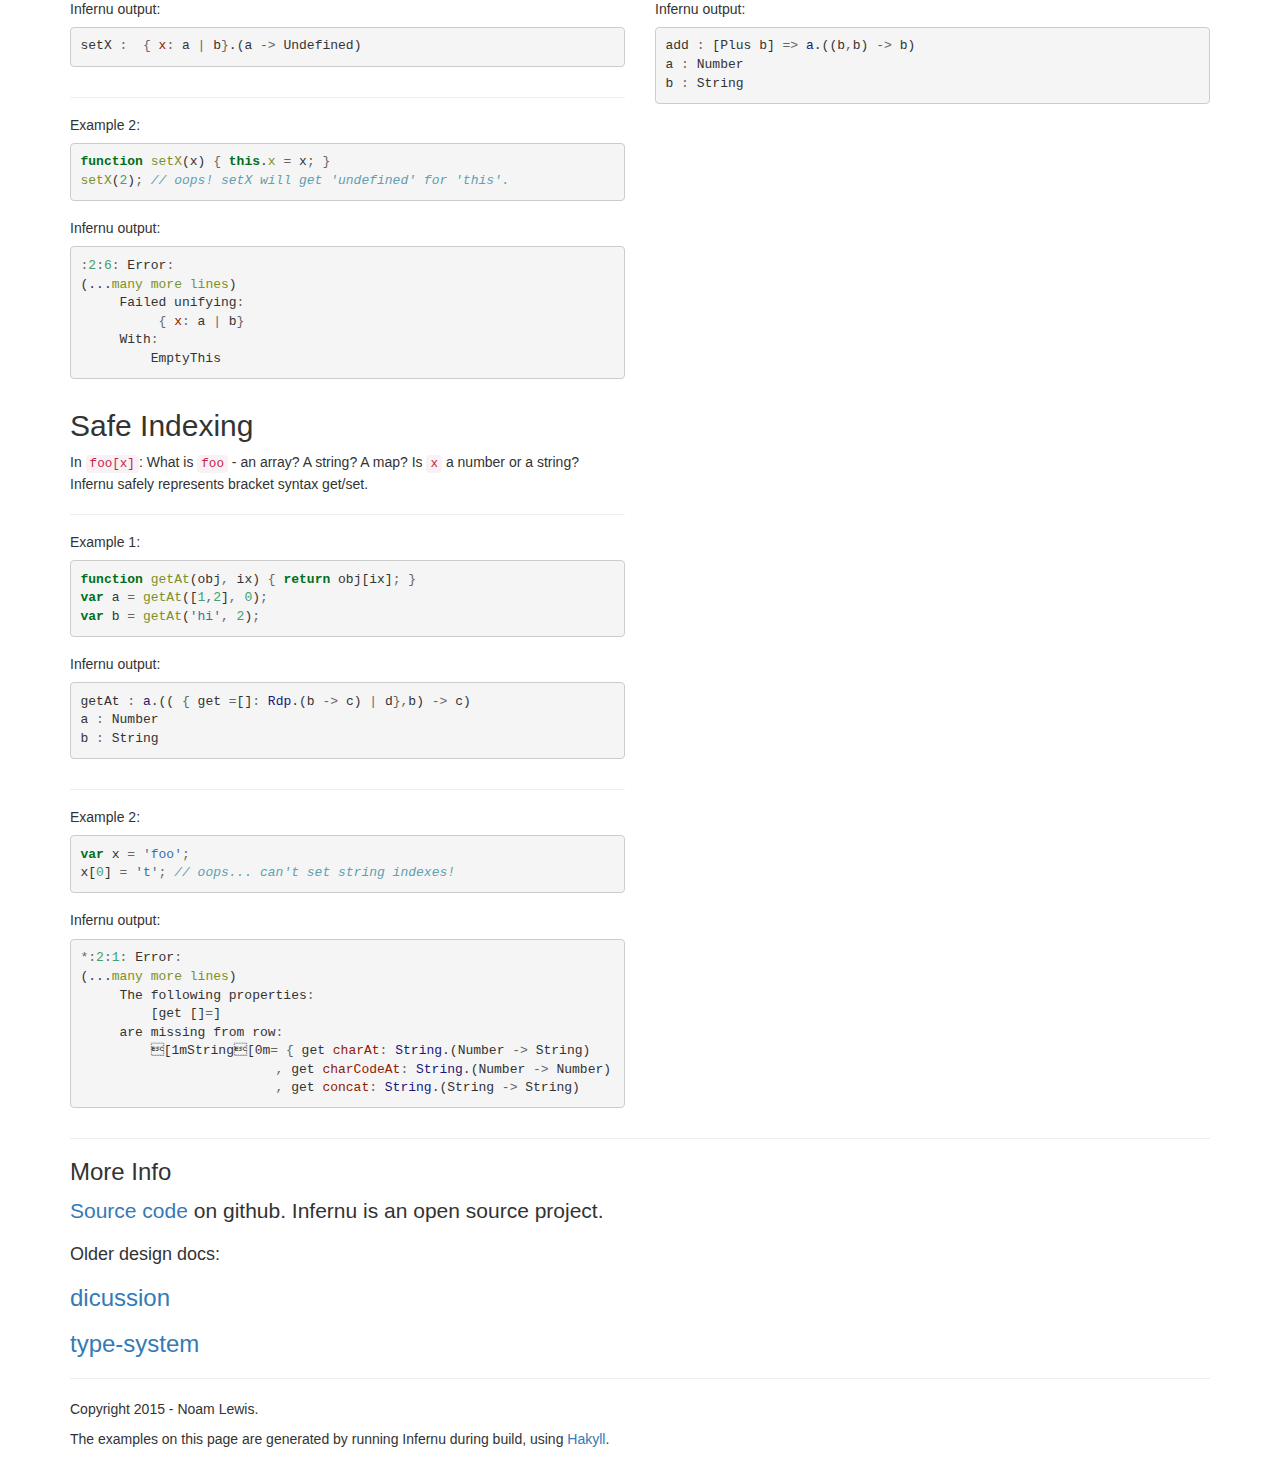
==== commit f9b2111e: "expanded examples, formatting" ====
--- a/s/index.html
+++ b/s/index.html
@@ -63,27 +63,42 @@
   </div>
 </div>
 <div class="features">
-  <div class="row"><div class="col-sm-6"><h2>Safety First</h2><p><p>Strong, expressive, static type system. No &quot;any&quot; type.</p></p><div><h5>Example source:</h5><div class="sourceCode"><pre class="sourceCode javascript"><code class="sourceCode javascript"><span class="kw">var</span> x <span class="op">=</span> <span class="kw">new</span> <span class="at">Date</span>()<span class="op">;</span>
+  <div class="row"><div class="col-sm-6"><h2>Safety First</h2><p><p>Strong, expressive, static type system. No &quot;any&quot; type.</p></p><div><hr><h5>Example:</h5><div class="sourceCode"><pre class="sourceCode javascript"><code class="sourceCode javascript"><span class="kw">var</span> x <span class="op">=</span> <span class="kw">new</span> <span class="at">Date</span>()<span class="op">;</span>
 <span class="kw">var</span> y <span class="op">=</span> x <span class="op">+</span> <span class="dv">1</span><span class="op">;</span> <span class="co">// this does terrible things</span></code></pre></div><h5>Infernu output:</h5><div class="sourceCode"><pre class="sourceCode javascript"><code class="sourceCode javascript"><span class="op">:</span><span class="dv">2</span><span class="op">:</span><span class="dv">5</span><span class="op">:</span>y<span class="op">::</span> Error<span class="op">:</span> 
 (...<span class="at">many</span> <span class="at">more</span> <span class="at">lines</span>)
      Failed unifying<span class="op">:</span>
          Date
      With<span class="op">:</span>
-         Number</code></pre></div></div></div><div class="col-sm-6"><h2>Automatically Generic</h2><p><p>Infernu finds the most general type, and creates type parameters appropriately.</p></p><div><h5>Example source:</h5><div class="sourceCode"><pre class="sourceCode javascript"><code class="sourceCode javascript"><span class="kw">function</span> <span class="at">f</span>(x) <span class="op">{</span> <span class="cf">return</span> x<span class="op">;</span> <span class="op">}</span></code></pre></div><h5>Infernu output:</h5><div class="sourceCode"><pre class="sourceCode javascript"><code class="sourceCode javascript">f <span class="op">:</span> <span class="va">a</span>.(b <span class="op">-&gt;</span> b)</code></pre></div></div></div></div><div class="row"><div class="col-sm-6"><h2>Robust Structural Typing</h2><p><p>Row-type polymorphism keeps your code generic, while keeping track of the full type structure.</p></p><div><h5>Example source:</h5><div class="sourceCode"><pre class="sourceCode javascript"><code class="sourceCode javascript"><span class="kw">function</span> <span class="at">getLength</span>(obj) <span class="op">{</span> <span class="cf">return</span> <span class="va">obj</span>.<span class="at">length</span><span class="op">;</span> <span class="op">}</span></code></pre></div><h5>Infernu output:</h5><div class="sourceCode"><pre class="sourceCode javascript"><code class="sourceCode javascript">getLength <span class="op">:</span> <span class="va">a</span>.( <span class="op">{</span> get <span class="dt">length</span><span class="op">:</span> c <span class="op">|</span> b<span class="op">}</span> <span class="op">-&gt;</span> c)</code></pre></div></div></div><div class="col-sm-6"><h2>Read-only Properties</h2><p><p>You can't override Math.PI, nor should you try. Infernu distinguishes - at the type level - between getting and setting a property.</p></p><div><h5>Example source:</h5><div class="sourceCode"><pre class="sourceCode javascript"><code class="sourceCode javascript"><span class="va">Math</span>.<span class="at">PI</span> <span class="op">=</span> <span class="fl">3.2</span><span class="op">;</span></code></pre></div><h5>Infernu output:</h5><div class="sourceCode"><pre class="sourceCode javascript"><code class="sourceCode javascript"><span class="op">:</span><span class="dv">1</span><span class="op">:</span><span class="dv">1</span><span class="op">:</span> Error<span class="op">:</span> 
+         Number</code></pre></div></div></div><div class="col-sm-6"><h2>Automatically Generic</h2><p><p>Infernu finds the most general type, and creates type parameters appropriately.</p></p><div><hr><h5>Example:</h5><div class="sourceCode"><pre class="sourceCode javascript"><code class="sourceCode javascript"><span class="kw">function</span> <span class="at">f</span>(x) <span class="op">{</span> <span class="cf">return</span> x<span class="op">;</span> <span class="op">}</span></code></pre></div><h5>Infernu output:</h5><div class="sourceCode"><pre class="sourceCode javascript"><code class="sourceCode javascript">f <span class="op">:</span> <span class="va">a</span>.(b <span class="op">-&gt;</span> b)</code></pre></div></div></div></div><div class="row"><div class="col-sm-6"><h2>Robust Structural Typing</h2><p><p>Row-type polymorphism keeps your code generic, while keeping track of the full type structure.</p></p><div><hr><h5>Example:</h5><div class="sourceCode"><pre class="sourceCode javascript"><code class="sourceCode javascript"><span class="kw">function</span> <span class="at">getLength</span>(obj) <span class="op">{</span> <span class="cf">return</span> <span class="va">obj</span>.<span class="at">length</span><span class="op">;</span> <span class="op">}</span></code></pre></div><h5>Infernu output:</h5><div class="sourceCode"><pre class="sourceCode javascript"><code class="sourceCode javascript">getLength <span class="op">:</span> <span class="va">a</span>.( <span class="op">{</span> get <span class="dt">length</span><span class="op">:</span> c <span class="op">|</span> b<span class="op">}</span> <span class="op">-&gt;</span> c)</code></pre></div></div></div><div class="col-sm-6"><h2>Read-only Properties</h2><p><p>You can't override Math.PI, nor should you try. Infernu distinguishes - at the type level - between getting and setting a property.</p></p><div><hr><h5>Example:</h5><div class="sourceCode"><pre class="sourceCode javascript"><code class="sourceCode javascript"><span class="va">Math</span>.<span class="at">PI</span> <span class="op">=</span> <span class="fl">3.2</span><span class="op">;</span></code></pre></div><h5>Infernu output:</h5><div class="sourceCode"><pre class="sourceCode javascript"><code class="sourceCode javascript"><span class="op">:</span><span class="dv">1</span><span class="op">:</span><span class="dv">1</span><span class="op">:</span> Error<span class="op">:</span> 
 (...<span class="at">many</span> <span class="at">more</span> <span class="at">lines</span>)
      The following properties<span class="op">:</span>
          [set PI]
      are missing <span class="im">from</span> row<span class="op">:</span>
          Math<span class="op">=</span> <span class="op">{</span> get <span class="dt">E</span><span class="op">:</span> Number
                <span class="op">,</span> get <span class="dt">LN10</span><span class="op">:</span> Number
-               <span class="op">,</span> get <span class="dt">LN2</span><span class="op">:</span> Number</code></pre></div></div></div></div><div class="row"><div class="col-sm-6"><h2>Taming 'this'</h2><p><p>Rather than sweeping <code>this</code> under the rug, it's represented in the type system appropriately.</p></p><div><h5>Example source:</h5><div class="sourceCode"><pre class="sourceCode javascript"><code class="sourceCode javascript"><span class="kw">function</span> <span class="at">setX</span>(x) <span class="op">{</span> <span class="kw">this</span>.<span class="at">x</span> <span class="op">=</span> x<span class="op">;</span> <span class="op">}</span></code></pre></div><h5>Infernu output:</h5><div class="sourceCode"><pre class="sourceCode javascript"><code class="sourceCode javascript">setX <span class="op">:</span>  <span class="op">{</span> <span class="dt">x</span><span class="op">:</span> a <span class="op">|</span> b<span class="op">}</span>.(a <span class="op">-&gt;</span> Undefined)</code></pre></div></div></div><div class="col-sm-6"><h2>Safe Overloading with Type Classes</h2><p><p><code>a + b</code>: are they strings? numbers? Infernu handles such cases safely, without losing information.</p></p><div><h5>Example source:</h5><div class="sourceCode"><pre class="sourceCode javascript"><code class="sourceCode javascript"><span class="kw">function</span> <span class="at">add</span>(x<span class="op">,</span>y) <span class="op">{</span> <span class="cf">return</span> x <span class="op">+</span> y<span class="op">;</span> <span class="op">}</span>
+               <span class="op">,</span> get <span class="dt">LN2</span><span class="op">:</span> Number</code></pre></div></div></div></div><div class="row"><div class="col-sm-6"><h2>Taming 'this'</h2><p><p>Rather than sweeping <code>this</code> under the rug, it's represented in the type system appropriately.</p></p><div><hr><h5>Example 1:</h5><div class="sourceCode"><pre class="sourceCode javascript"><code class="sourceCode javascript"><span class="kw">function</span> <span class="at">setX</span>(x) <span class="op">{</span> <span class="kw">this</span>.<span class="at">x</span> <span class="op">=</span> x<span class="op">;</span> <span class="op">}</span>
+(<span class="op">{</span> <span class="dt">bla </span><span class="op">:</span> setX<span class="op">,</span> <span class="dt">x </span><span class="op">:</span> <span class="dv">0</span> <span class="op">}</span>).<span class="at">bla</span>(<span class="dv">2</span>)<span class="op">;</span> <span class="co">// OK! called with a valid 'this'</span></code></pre></div><h5>Infernu output:</h5><div class="sourceCode"><pre class="sourceCode javascript"><code class="sourceCode javascript">setX <span class="op">:</span>  <span class="op">{</span> <span class="dt">x</span><span class="op">:</span> a <span class="op">|</span> b<span class="op">}</span>.(a <span class="op">-&gt;</span> Undefined)</code></pre></div></div><div><hr><h5>Example 2:</h5><div class="sourceCode"><pre class="sourceCode javascript"><code class="sourceCode javascript"><span class="kw">function</span> <span class="at">setX</span>(x) <span class="op">{</span> <span class="kw">this</span>.<span class="at">x</span> <span class="op">=</span> x<span class="op">;</span> <span class="op">}</span>
+<span class="at">setX</span>(<span class="dv">2</span>)<span class="op">;</span> <span class="co">// oops! setX will get 'undefined' for 'this'.</span></code></pre></div><h5>Infernu output:</h5><div class="sourceCode"><pre class="sourceCode javascript"><code class="sourceCode javascript"><span class="op">:</span><span class="dv">2</span><span class="op">:</span><span class="dv">6</span><span class="op">:</span> Error<span class="op">:</span> 
+(...<span class="at">many</span> <span class="at">more</span> <span class="at">lines</span>)
+     Failed unifying<span class="op">:</span>
+          <span class="op">{</span> <span class="dt">x</span><span class="op">:</span> a <span class="op">|</span> b<span class="op">}</span>
+     With<span class="op">:</span>
+         EmptyThis</code></pre></div></div></div><div class="col-sm-6"><h2>Safe Overloading with Type Classes</h2><p><p><code>a + b</code>: are they strings? numbers? Infernu handles such cases safely, without losing information.</p></p><div><hr><h5>Example:</h5><div class="sourceCode"><pre class="sourceCode javascript"><code class="sourceCode javascript"><span class="kw">function</span> <span class="at">add</span>(x<span class="op">,</span>y) <span class="op">{</span> <span class="cf">return</span> x <span class="op">+</span> y<span class="op">;</span> <span class="op">}</span>
 <span class="kw">var</span> a <span class="op">=</span> <span class="at">add</span>(<span class="dv">1</span><span class="op">,</span><span class="dv">2</span>)<span class="op">;</span> <span class="kw">var</span> b <span class="op">=</span> <span class="at">add</span>(<span class="st">'hello '</span><span class="op">,</span> <span class="st">'world'</span>)<span class="op">;</span></code></pre></div><h5>Infernu output:</h5><div class="sourceCode"><pre class="sourceCode javascript"><code class="sourceCode javascript">add <span class="op">:</span> [Plus b] <span class="op">=&gt;</span> <span class="va">a</span>.((b<span class="op">,</span>b) <span class="op">-&gt;</span> b)
 a <span class="op">:</span> Number
-b <span class="op">:</span> String</code></pre></div></div></div></div><div class="row"><div class="col-sm-6"><h2>Safe Indexing</h2><p><p>In <code>foo[x]</code>: What is <code>foo</code> - an array? A string? A map? Is <code>x</code> a number or a string? Infernu safely represents bracket syntax get/set.</p></p><div><h5>Example source:</h5><div class="sourceCode"><pre class="sourceCode javascript"><code class="sourceCode javascript"><span class="kw">function</span> <span class="at">getAt</span>(obj<span class="op">,</span> ix) <span class="op">{</span> <span class="cf">return</span> obj[ix]<span class="op">;</span> <span class="op">}</span>
+b <span class="op">:</span> String</code></pre></div></div></div></div><div class="row"><div class="col-sm-6"><h2>Safe Indexing</h2><p><p>In <code>foo[x]</code>: What is <code>foo</code> - an array? A string? A map? Is <code>x</code> a number or a string? Infernu safely represents bracket syntax get/set.</p></p><div><hr><h5>Example 1:</h5><div class="sourceCode"><pre class="sourceCode javascript"><code class="sourceCode javascript"><span class="kw">function</span> <span class="at">getAt</span>(obj<span class="op">,</span> ix) <span class="op">{</span> <span class="cf">return</span> obj[ix]<span class="op">;</span> <span class="op">}</span>
 <span class="kw">var</span> a <span class="op">=</span> <span class="at">getAt</span>([<span class="dv">1</span><span class="op">,</span><span class="dv">2</span>]<span class="op">,</span> <span class="dv">0</span>)<span class="op">;</span>
 <span class="kw">var</span> b <span class="op">=</span> <span class="at">getAt</span>(<span class="st">'hi'</span><span class="op">,</span> <span class="dv">2</span>)<span class="op">;</span></code></pre></div><h5>Infernu output:</h5><div class="sourceCode"><pre class="sourceCode javascript"><code class="sourceCode javascript">getAt <span class="op">:</span> <span class="va">a</span>.(( <span class="op">{</span> get <span class="op">=</span>[]<span class="op">:</span> <span class="va">Rdp</span>.(b <span class="op">-&gt;</span> c) <span class="op">|</span> d<span class="op">},</span>b) <span class="op">-&gt;</span> c)
 a <span class="op">:</span> Number
-b <span class="op">:</span> String</code></pre></div></div></div></div>
+b <span class="op">:</span> String</code></pre></div></div><div><hr><h5>Example 2:</h5><div class="sourceCode"><pre class="sourceCode javascript"><code class="sourceCode javascript"><span class="kw">var</span> x <span class="op">=</span> <span class="st">'foo'</span><span class="op">;</span>
+x[<span class="dv">0</span>] <span class="op">=</span> <span class="st">'t'</span><span class="op">;</span> <span class="co">// oops... can't set string indexes!</span></code></pre></div><h5>Infernu output:</h5><div class="sourceCode"><pre class="sourceCode javascript"><code class="sourceCode javascript"><span class="op">*:</span><span class="dv">2</span><span class="op">:</span><span class="dv">1</span><span class="op">:</span> Error<span class="op">:</span> 
+(...<span class="at">many</span> <span class="at">more</span> <span class="at">lines</span>)
+     The following properties<span class="op">:</span>
+         [get []<span class="op">=</span>]
+     are missing <span class="im">from</span> row<span class="op">:</span>
+         [1mString[0m<span class="op">=</span> <span class="op">{</span> get <span class="dt">charAt</span><span class="op">:</span> <span class="va">String</span>.(Number <span class="op">-&gt;</span> String)
+                         <span class="op">,</span> get <span class="dt">charCodeAt</span><span class="op">:</span> <span class="va">String</span>.(Number <span class="op">-&gt;</span> Number)
+                         <span class="op">,</span> get <span class="dt">concat</span><span class="op">:</span> <span class="va">String</span>.(String <span class="op">-&gt;</span> String)</code></pre></div></div></div></div>
 </div>
 
 <hr />
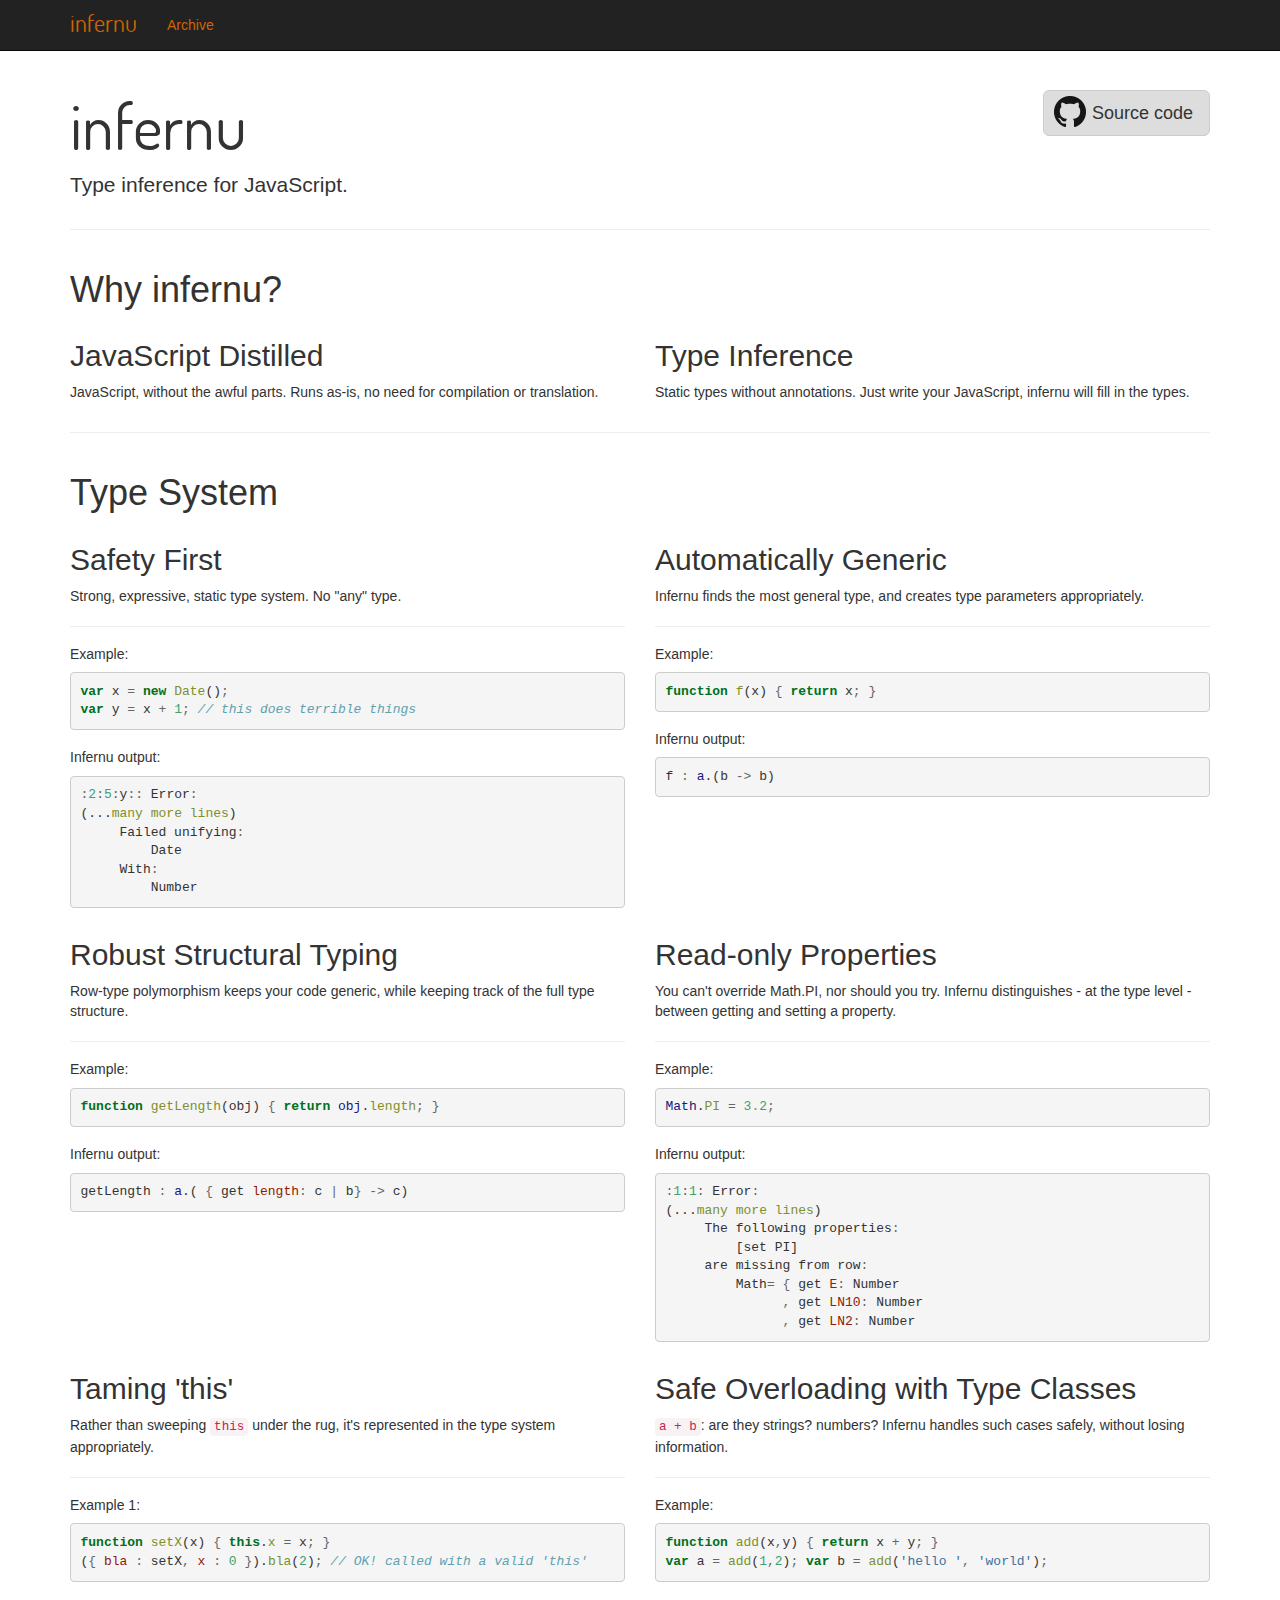
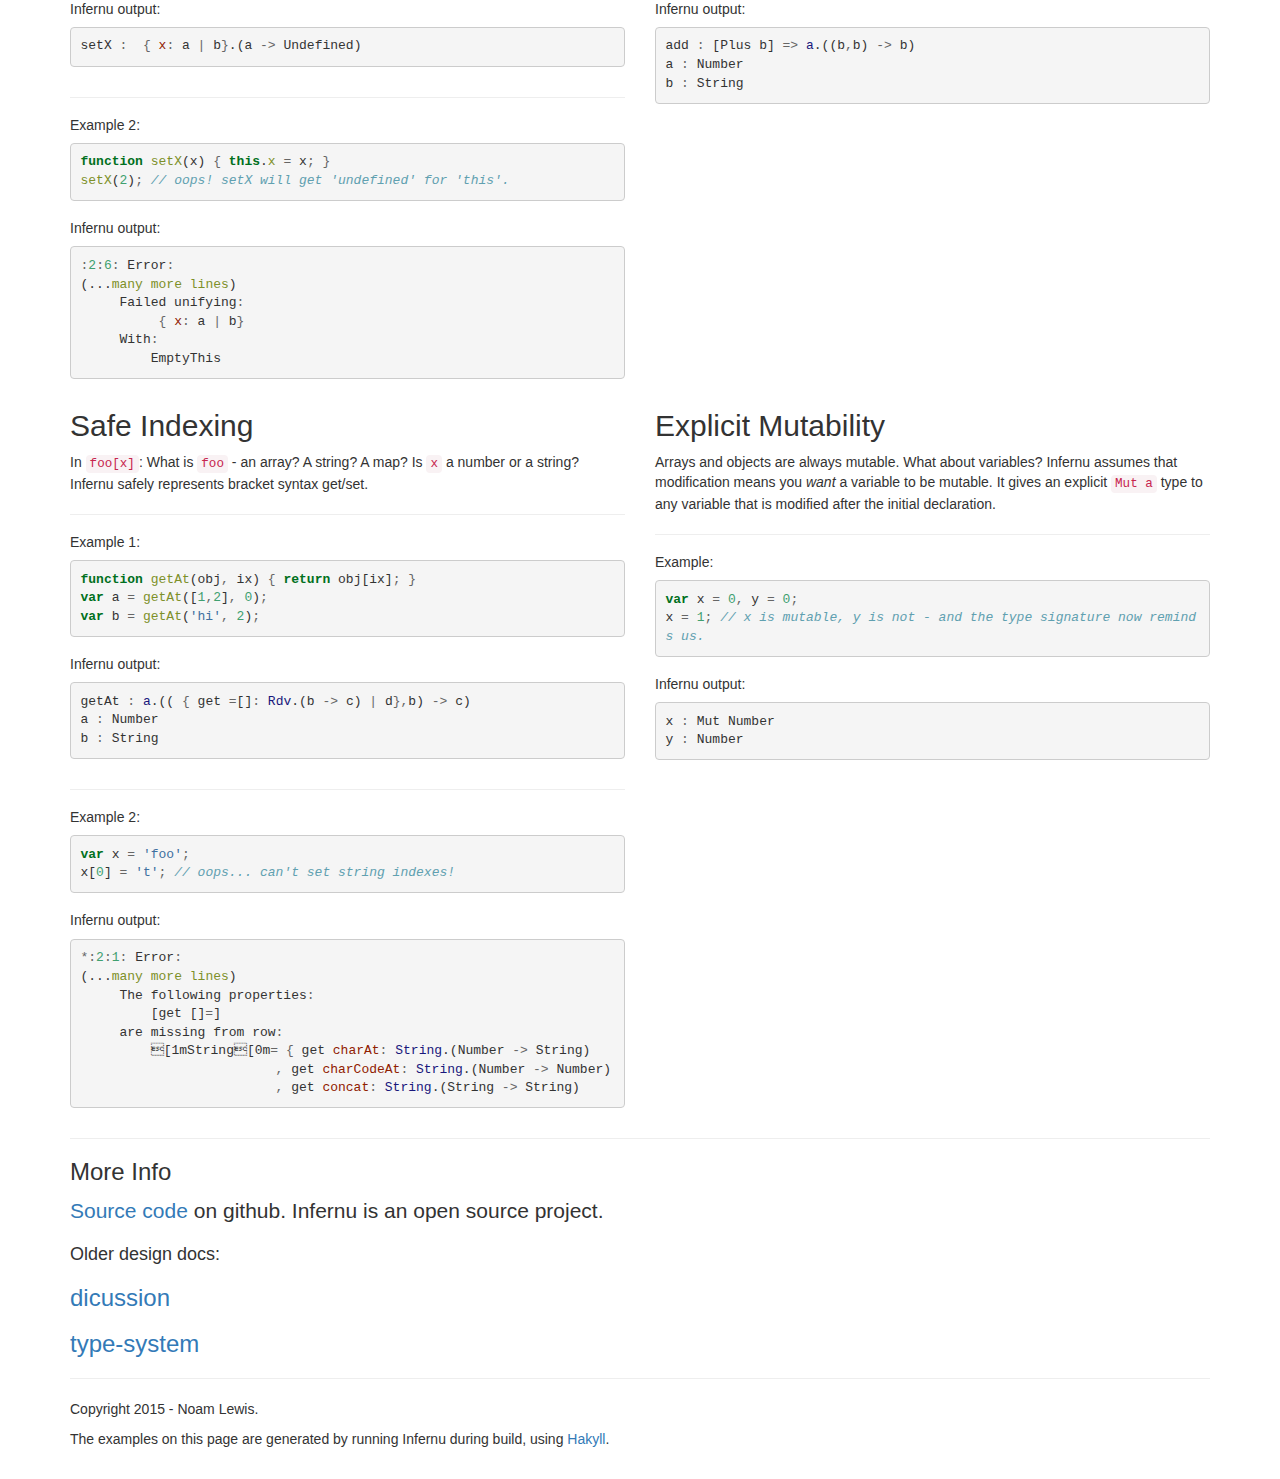
==== commit 4b3cb318: "add mutability example" ====
--- a/s/index.html
+++ b/s/index.html
@@ -88,7 +88,7 @@
 a <span class="op">:</span> Number
 b <span class="op">:</span> String</code></pre></div></div></div></div><div class="row"><div class="col-sm-6"><h2>Safe Indexing</h2><p><p>In <code>foo[x]</code>: What is <code>foo</code> - an array? A string? A map? Is <code>x</code> a number or a string? Infernu safely represents bracket syntax get/set.</p></p><div><hr><h5>Example 1:</h5><div class="sourceCode"><pre class="sourceCode javascript"><code class="sourceCode javascript"><span class="kw">function</span> <span class="at">getAt</span>(obj<span class="op">,</span> ix) <span class="op">{</span> <span class="cf">return</span> obj[ix]<span class="op">;</span> <span class="op">}</span>
 <span class="kw">var</span> a <span class="op">=</span> <span class="at">getAt</span>([<span class="dv">1</span><span class="op">,</span><span class="dv">2</span>]<span class="op">,</span> <span class="dv">0</span>)<span class="op">;</span>
-<span class="kw">var</span> b <span class="op">=</span> <span class="at">getAt</span>(<span class="st">'hi'</span><span class="op">,</span> <span class="dv">2</span>)<span class="op">;</span></code></pre></div><h5>Infernu output:</h5><div class="sourceCode"><pre class="sourceCode javascript"><code class="sourceCode javascript">getAt <span class="op">:</span> <span class="va">a</span>.(( <span class="op">{</span> get <span class="op">=</span>[]<span class="op">:</span> <span class="va">Rdp</span>.(b <span class="op">-&gt;</span> c) <span class="op">|</span> d<span class="op">},</span>b) <span class="op">-&gt;</span> c)
+<span class="kw">var</span> b <span class="op">=</span> <span class="at">getAt</span>(<span class="st">'hi'</span><span class="op">,</span> <span class="dv">2</span>)<span class="op">;</span></code></pre></div><h5>Infernu output:</h5><div class="sourceCode"><pre class="sourceCode javascript"><code class="sourceCode javascript">getAt <span class="op">:</span> <span class="va">a</span>.(( <span class="op">{</span> get <span class="op">=</span>[]<span class="op">:</span> <span class="va">Rdv</span>.(b <span class="op">-&gt;</span> c) <span class="op">|</span> d<span class="op">},</span>b) <span class="op">-&gt;</span> c)
 a <span class="op">:</span> Number
 b <span class="op">:</span> String</code></pre></div></div><div><hr><h5>Example 2:</h5><div class="sourceCode"><pre class="sourceCode javascript"><code class="sourceCode javascript"><span class="kw">var</span> x <span class="op">=</span> <span class="st">'foo'</span><span class="op">;</span>
 x[<span class="dv">0</span>] <span class="op">=</span> <span class="st">'t'</span><span class="op">;</span> <span class="co">// oops... can't set string indexes!</span></code></pre></div><h5>Infernu output:</h5><div class="sourceCode"><pre class="sourceCode javascript"><code class="sourceCode javascript"><span class="op">*:</span><span class="dv">2</span><span class="op">:</span><span class="dv">1</span><span class="op">:</span> Error<span class="op">:</span> 
@@ -98,7 +98,9 @@
      are missing <span class="im">from</span> row<span class="op">:</span>
          [1mString[0m<span class="op">=</span> <span class="op">{</span> get <span class="dt">charAt</span><span class="op">:</span> <span class="va">String</span>.(Number <span class="op">-&gt;</span> String)
                          <span class="op">,</span> get <span class="dt">charCodeAt</span><span class="op">:</span> <span class="va">String</span>.(Number <span class="op">-&gt;</span> Number)
-                         <span class="op">,</span> get <span class="dt">concat</span><span class="op">:</span> <span class="va">String</span>.(String <span class="op">-&gt;</span> String)</code></pre></div></div></div></div>
+                         <span class="op">,</span> get <span class="dt">concat</span><span class="op">:</span> <span class="va">String</span>.(String <span class="op">-&gt;</span> String)</code></pre></div></div></div><div class="col-sm-6"><h2>Explicit Mutability</h2><p><p>Arrays and objects are always mutable. What about variables? Infernu assumes that modification means you <em>want</em> a variable to be mutable. It gives an explicit <code>Mut a</code> type to any variable that is modified after the initial declaration.</p></p><div><hr><h5>Example:</h5><div class="sourceCode"><pre class="sourceCode javascript"><code class="sourceCode javascript"><span class="kw">var</span> x <span class="op">=</span> <span class="dv">0</span><span class="op">,</span> y <span class="op">=</span> <span class="dv">0</span><span class="op">;</span>
+x <span class="op">=</span> <span class="dv">1</span><span class="op">;</span> <span class="co">// x is mutable, y is not - and the type signature now reminds us.</span></code></pre></div><h5>Infernu output:</h5><div class="sourceCode"><pre class="sourceCode javascript"><code class="sourceCode javascript">x <span class="op">:</span> Mut Number
+y <span class="op">:</span> Number</code></pre></div></div></div></div>
 </div>
 
 <hr />
